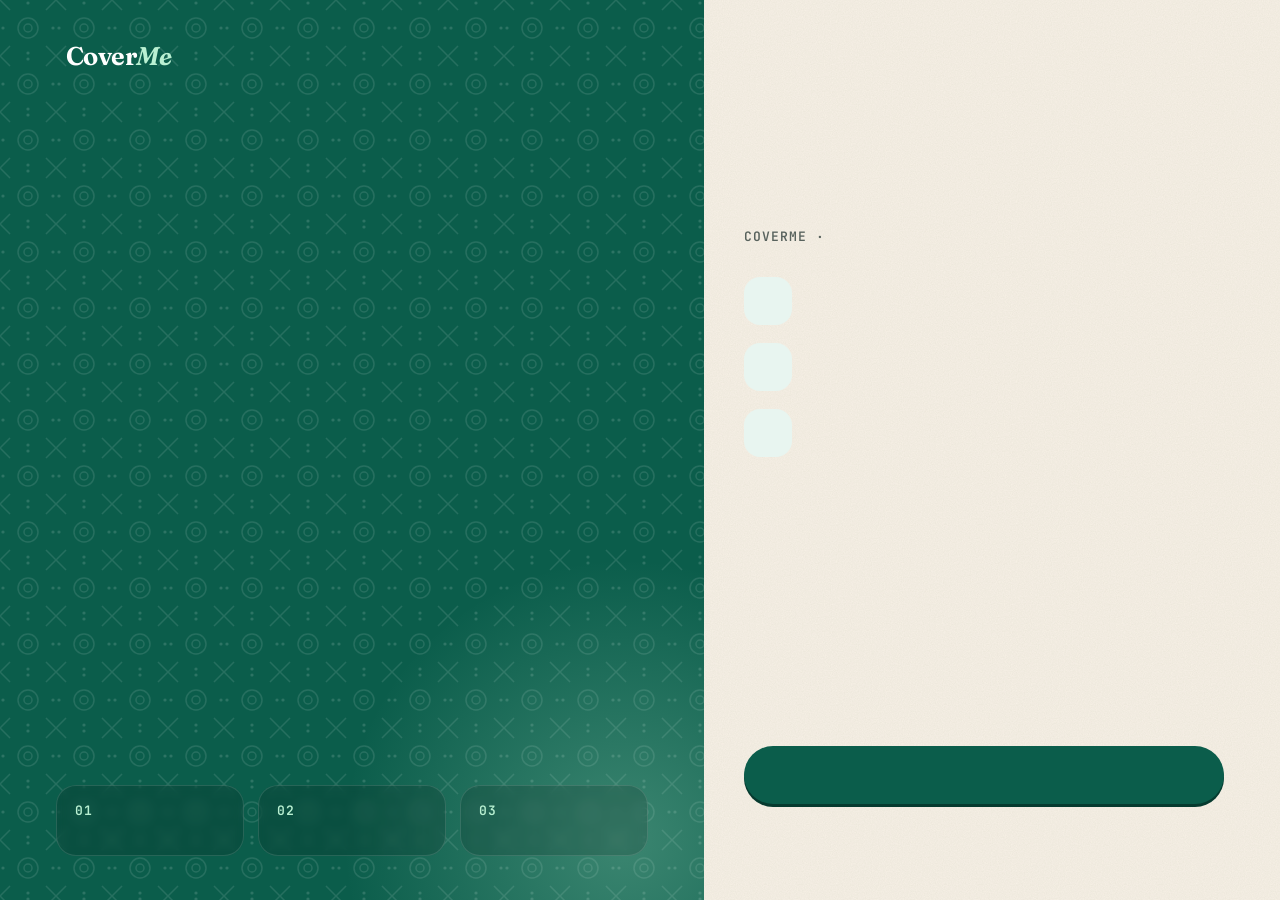
==== index.html @ 71a31635 "Redesign UI and add desktop layout - New visual direction: Fraunces display serif, Instrument Sans U" ====
<!doctype html>
<html lang="en">
<head>
  <meta charset="utf-8">
  <meta name="viewport" content="width=device-width, initial-scale=1, viewport-fit=cover">
  <meta name="theme-color" content="#0B5D4B">
  <meta name="description" content="CoverMe helps Nigerians on HMO and NHIA insurance know their rights at the hospital.">
  <title>CoverMe — Welcome</title>
  <link rel="manifest" href="manifest.webmanifest">
  <link rel="icon" href="assets/img/icon.svg" type="image/svg+xml">
  <link rel="apple-touch-icon" href="assets/img/icon.svg">
  <link rel="preconnect" href="https://fonts.googleapis.com"><link rel="preconnect" href="https://fonts.gstatic.com" crossorigin>
  <link href="https://fonts.googleapis.com/css2?family=Fraunces:ital,opsz,wght@0,9..144,400..700;1,9..144,400..700&family=Instrument+Sans:wght@400..700&family=JetBrains+Mono:wght@500;600;700&display=swap" rel="stylesheet">
  <link rel="stylesheet" href="assets/css/styles.css">
  <script>try{var s=JSON.parse(localStorage.getItem('cm.settings')||'{}');if(s.theme==='light'||s.theme==='dark')document.documentElement.dataset.theme=s.theme}catch(e){}</script>
</head>
<body data-page="welcome">
  <a class="skip-link" href="#main">Skip to content</a>
  <div class="app">
    <!-- Desktop only: brand panel beside the consent column -->
    <aside class="welcome-brand" aria-hidden="true">
      <a class="logo" href="index.html" tabindex="-1"><span id="brand-logo"></span><span>Cover<span class="me">Me</span></span></a>
      <div class="stack-2">
        <h1><span data-i18n="welcome.hero.a"></span> <em data-i18n="welcome.hero.b"></em> <span data-i18n="welcome.hero.c"></span></h1>
        <p class="lede" data-i18n="welcome.lede"></p>
      </div>
      <div class="features">
        <div class="feature"><span class="n">01</span><strong data-i18n="welcome.s1.title"></strong><span data-i18n="welcome.s1.body"></span></div>
        <div class="feature"><span class="n">02</span><strong data-i18n="welcome.s2.title"></strong><span data-i18n="welcome.s2.body"></span></div>
        <div class="feature"><span class="n">03</span><strong data-i18n="welcome.s3.title"></strong><span data-i18n="welcome.s3.body"></span></div>
      </div>
    </aside>

    <header id="topbar"></header>

    <main id="main" class="main">
      <!-- Screen 1a: three swipe cards -->
      <section id="intro" class="onboard" aria-roledescription="carousel" aria-label="Welcome">
        <div class="slides" id="slides">
          <article class="slide" aria-roledescription="slide" aria-labelledby="s1-t">
            <div data-illus="rights"></div>
            <span class="num">01 / 03</span>
            <h1 id="s1-t" data-i18n="welcome.s1.title"></h1>
            <p data-i18n="welcome.s1.body"></p>
          </article>
          <article class="slide" aria-roledescription="slide" aria-labelledby="s2-t">
            <div data-illus="desk"></div>
            <span class="num">02 / 03</span>
            <h1 id="s2-t" data-i18n="welcome.s2.title"></h1>
            <p data-i18n="welcome.s2.body"></p>
          </article>
          <article class="slide" aria-roledescription="slide" aria-labelledby="s3-t">
            <div data-illus="letter"></div>
            <span class="num">03 / 03</span>
            <h1 id="s3-t" data-i18n="welcome.s3.title"></h1>
            <p data-i18n="welcome.s3.body"></p>
          </article>
        </div>
        <div class="dots" id="dots" role="tablist"></div>
      </section>

      <!-- Screen 1b: consent -->
      <section id="consent" class="stack-2 fade-up" hidden aria-labelledby="consent-title">
        <span class="eyebrow">CoverMe · <span data-i18n="privacy.title"></span></span>
        <h1 id="consent-title" data-i18n="consent.title" style="font-size:2.25rem"></h1>
        <ul class="consent-list">
          <li><span class="ic"><i data-icon="lock"></i></span><span data-i18n="consent.l1"></span></li>
          <li><span class="ic"><i data-icon="brain"></i></span><span data-i18n="consent.l2"></span></li>
          <li><span class="ic"><i data-icon="trash"></i></span><span data-i18n="consent.l3"></span></li>
        </ul>
        <div class="disclaimer"><i data-icon="info"></i><span data-i18n="consent.notAdvice"></span></div>
      </section>
    </main>

    <div class="action-bar" id="intro-actions">
      <button type="button" class="btn btn-primary btn-lg btn-block" id="next-btn"><span data-i18n="welcome.next"></span><i data-icon="arrow-right"></i></button>
      <button type="button" class="link-btn" id="skip-btn" data-i18n="common.skip"></button>
    </div>
    <div class="action-bar" id="consent-actions" hidden>
      <button type="button" class="btn btn-primary btn-lg btn-block" id="agree-btn"><i data-icon="check"></i><span data-i18n="consent.agree"></span></button>
      <a class="btn btn-ghost btn-block" href="privacy.html" data-i18n="consent.privacy"></a>
    </div>
  </div>

  <script src="assets/js/icons.js"></script>
  <script src="assets/js/i18n.js"></script>
  <script src="assets/js/mock-data.js"></script>
  <script src="assets/js/store.js"></script>
  <script src="assets/js/api.js"></script>
  <script src="assets/js/ui.js"></script>
  <script src="assets/js/illustrations.js"></script>
  <script src="assets/js/pages/welcome.js"></script>
</body>
</html>
---- assets/css/styles.css ----
/* =====================================================================
   CoverMe — design system v2  ·  "The calm advocate in your pocket"
   Direction: editorial warmth (Fraunces display serif), bold green colour
   blocks with an adire-inspired pattern, rubber-stamp verdicts, ticket-style
   citations, tactile pill buttons. Mobile first; desktop gets a sidebar app
   shell and two-column screens from 1024px.
   ===================================================================== */

/* ---------- 1. Tokens ---------- */
:root {
  /* Brand (token names shared with the Tailwind config in the build plan) */
  --brand-900: #063A2F;
  --brand-700: #0B5D4B;   /* primary */
  --brand-500: #12876B;   /* hover, focus ring */
  --brand-100: #CDEBDD;
  --brand-50:  #E8F5F0;   /* tinted surfaces */
  --mint:      #B9F0D2;   /* highlight marker, sidebar active */
  --paper:     #F7F1E6;   /* app background, warm off-white */
  --paper-2:   #EFE6D6;   /* sunken areas */
  --surface:   #FFFCF6;   /* cards */
  --ink:       #17201C;
  --muted:     #58625D;
  --line:      #E3D8C6;
  --line-strong: #CDBFA8;
  --amber-500: #E89B0C;   /* timer running, confirm with HMO */
  --amber-700: #865500;   /* amber text (AA on paper) */
  --amber-100: #FBE7BF;
  --amber-50:  #FDF4E1;
  --success-600: #1F8A4C;
  --success-50:  #E4F4EA;
  --danger-600: #C62828;  /* emergency + overdue ONLY */
  --danger-50:  #FCEAEA;
  --clay:      #C46A3F;   /* illustration accent only */
  --night:     #0F1513;

  --on-brand: #FFFCF6;
  --sidebar-bg: var(--brand-900);
  --sidebar-ink: #EAF6EF;

  --shadow-sm: 0 1px 0 rgba(23,32,28,.04), 0 2px 6px -2px rgba(23,32,28,.08);
  --shadow: 0 1px 0 rgba(23,32,28,.04), 0 14px 30px -14px rgba(23,32,28,.22);
  --shadow-lg: 0 30px 60px -24px rgba(6,58,47,.35);
  --press: 0 3px 0 var(--brand-900);
  --backdrop: rgba(9, 22, 18, .55);

  --font-display: "Fraunces", Georgia, "Times New Roman", serif;
  --font-body: "Instrument Sans", system-ui, -apple-system, "Segoe UI", Roboto, sans-serif;
  --font-mono: "JetBrains Mono", ui-monospace, SFMono-Regular, Menlo, monospace;

  --fs-40: 2.5rem; --fs-32: 2rem; --fs-28: 1.75rem; --fs-22: 1.375rem; --fs-18: 1.125rem; --fs-16: 1rem; --fs-14: .875rem;
  --r-xl: 28px; --r-card: 20px; --r-btn: 999px; --r-sm: 12px; --r-pill: 999px;
  --s1: 8px; --s2: 16px; --s3: 24px; --s4: 32px; --s5: 48px;
  --pad: 20px;
  --tap: 48px;
  --maxw: 480px;
  --nav-h: 64px;
  --side-w: 280px;
  --ease: cubic-bezier(.2, .8, .2, 1);
  --t-fast: 150ms; --t: 240ms;

  /* Adire-inspired pattern tiles (light lines for green blocks, ink lines for paper) */
  --pattern-light: url("data:image/svg+xml;utf8,<svg xmlns='http://www.w3.org/2000/svg' width='56' height='56' viewBox='0 0 56 56'><g fill='none' stroke='%23FFFFFF' stroke-opacity='.11' stroke-width='1.5'><circle cx='28' cy='28' r='10'/><circle cx='28' cy='28' r='4'/><path d='M0 0l10 10M56 0L46 10M0 56l10-10M56 56L46 46'/></g><g fill='%23FFFFFF' fill-opacity='.14'><circle cx='28' cy='3' r='1.6'/><circle cx='28' cy='53' r='1.6'/><circle cx='3' cy='28' r='1.6'/><circle cx='53' cy='28' r='1.6'/></g></svg>");
  --pattern-ink: url("data:image/svg+xml;utf8,<svg xmlns='http://www.w3.org/2000/svg' width='56' height='56' viewBox='0 0 56 56'><g fill='none' stroke='%230B5D4B' stroke-opacity='.08' stroke-width='1.5'><circle cx='28' cy='28' r='10'/><circle cx='28' cy='28' r='4'/><path d='M0 0l10 10M56 0L46 10M0 56l10-10M56 56L46 46'/></g></svg>");
  --grain: url("data:image/svg+xml;utf8,<svg xmlns='http://www.w3.org/2000/svg' width='180' height='180'><filter id='n'><feTurbulence type='fractalNoise' baseFrequency='.85' numOctaves='2' stitchTiles='stitch'/><feColorMatrix values='0 0 0 0 0.1 0 0 0 0 0.08 0 0 0 0 0.05 0 0 0 .07 0'/></filter><rect width='100%' height='100%' filter='url(%23n)'/></svg>");
  color-scheme: light;
}

@media (prefers-color-scheme: dark) {
  :root:not([data-theme="light"]) {
    --brand-900: #031F19; --brand-700: #46C79F; --brand-500: #6ED8B6; --brand-100: #1C4639; --brand-50: #14302A; --mint: #8FE3BB;
    --paper: #0F1513; --paper-2: #0A0F0D; --surface: #171F1C; --ink: #EEF2EC; --muted: #A8B3AD; --line: #2A3531; --line-strong: #3B4843;
    --amber-700: #F4BC55; --amber-100: #4A3610; --amber-50: #2E230F; --success-600: #4CC384; --success-50: #12291C; --danger-50: #3A1414;
    --on-brand: #04241C; --sidebar-bg: #0A1310; --press: 0 3px 0 #0E3A2E;
    --shadow: 0 1px 0 rgba(0,0,0,.2), 0 14px 30px -14px rgba(0,0,0,.6);
    --pattern-ink: url("data:image/svg+xml;utf8,<svg xmlns='http://www.w3.org/2000/svg' width='56' height='56' viewBox='0 0 56 56'><g fill='none' stroke='%23FFFFFF' stroke-opacity='.05' stroke-width='1.5'><circle cx='28' cy='28' r='10'/><circle cx='28' cy='28' r='4'/><path d='M0 0l10 10M56 0L46 10M0 56l10-10M56 56L46 46'/></g></svg>");
    color-scheme: dark;
  }
}
:root[data-theme="dark"] {
  --brand-900: #031F19; --brand-700: #46C79F; --brand-500: #6ED8B6; --brand-100: #1C4639; --brand-50: #14302A; --mint: #8FE3BB;
  --paper: #0F1513; --paper-2: #0A0F0D; --surface: #171F1C; --ink: #EEF2EC; --muted: #A8B3AD; --line: #2A3531; --line-strong: #3B4843;
  --amber-700: #F4BC55; --amber-100: #4A3610; --amber-50: #2E230F; --success-600: #4CC384; --success-50: #12291C; --danger-50: #3A1414;
  --on-brand: #04241C; --sidebar-bg: #0A1310; --press: 0 3px 0 #0E3A2E;
  --shadow: 0 1px 0 rgba(0,0,0,.2), 0 14px 30px -14px rgba(0,0,0,.6);
  --pattern-ink: url("data:image/svg+xml;utf8,<svg xmlns='http://www.w3.org/2000/svg' width='56' height='56' viewBox='0 0 56 56'><g fill='none' stroke='%23FFFFFF' stroke-opacity='.05' stroke-width='1.5'><circle cx='28' cy='28' r='10'/><circle cx='28' cy='28' r='4'/><path d='M0 0l10 10M56 0L46 10M0 56l10-10M56 56L46 46'/></g></svg>");
  color-scheme: dark;
}

/* ---------- 2. Base ---------- */
*, *::before, *::after { box-sizing: border-box; }
html { -webkit-text-size-adjust: 100%; }
body {
  margin: 0; color: var(--ink);
  background-color: var(--paper); background-image: var(--grain);
  font: 400 var(--fs-16)/1.55 var(--font-body);
  -webkit-font-smoothing: antialiased; -webkit-tap-highlight-color: transparent;
  overflow-x: hidden;
}
h1, h2, h3, h4 { font-family: var(--font-display); font-weight: 600; line-height: 1.12; margin: 0; letter-spacing: -.015em; font-optical-sizing: auto; text-wrap: balance; }
h1 { font-size: var(--fs-28); }
h2 { font-size: var(--fs-22); }
h3 { font-size: var(--fs-18); }
p { margin: 0; text-wrap: pretty; }
a { color: var(--brand-700); text-underline-offset: 3px; text-decoration-thickness: 1.5px; }
img, svg { display: block; max-width: 100%; }
button, input, select, textarea { font: inherit; color: inherit; }
button { cursor: pointer; }
:focus-visible { outline: 3px solid var(--brand-500); outline-offset: 2px; border-radius: 8px; }
::selection { background: var(--mint); color: #06231B; }
.sr-only { position: absolute !important; width: 1px; height: 1px; padding: 0; margin: -1px; overflow: hidden; clip: rect(0 0 0 0); white-space: nowrap; border: 0; }
.skip-link { position: absolute; left: 8px; top: -60px; background: var(--brand-700); color: var(--on-brand); padding: 12px 16px; border-radius: var(--r-sm); z-index: 200; }
.skip-link:focus { top: 8px; }
[hidden] { display: none !important; }

.icon { width: 24px; height: 24px; flex: none; stroke: currentColor; fill: none; stroke-width: 1.75; stroke-linecap: round; stroke-linejoin: round; }
.icon-sm { width: 18px; height: 18px; }
.icon-lg { width: 32px; height: 32px; }

/* Display helpers */
.display { font-family: var(--font-display); font-weight: 600; letter-spacing: -.02em; }
.serif-i { font-family: var(--font-display); font-style: italic; font-weight: 500; }
.mono { font-family: var(--font-mono); font-size: .8125rem; letter-spacing: .02em; }
.hl { background: linear-gradient(transparent 58%, var(--mint) 58%, var(--mint) 92%, transparent 92%); padding: 0 .08em; border-radius: 2px; }
[data-theme="dark"] .hl { color: #06231B; }

/* ---------- 3. App shell ---------- */
.app { min-height: 100dvh; display: flex; flex-direction: column; position: relative; max-width: var(--maxw); margin: 0 auto; }
.main { flex: 1; padding: var(--s1) var(--pad) var(--s4); display: flex; flex-direction: column; gap: var(--s2); width: 100%; }
.has-nav .main { padding-bottom: calc(var(--nav-h) + 40px + env(safe-area-inset-bottom)); }
.has-action .main { padding-bottom: calc(var(--action-h, 96px) + var(--s2)); }
.has-nav.has-action .main { padding-bottom: calc(var(--nav-h) + var(--action-h, 96px) + 24px + env(safe-area-inset-bottom)); }

/* Top bar */
.topbar {
  position: sticky; top: 0; z-index: 20; display: flex; align-items: center; gap: var(--s1);
  min-height: 64px; padding: 8px 12px 8px var(--pad);
  background: color-mix(in srgb, var(--paper) 86%, transparent);
  backdrop-filter: saturate(1.3) blur(12px); -webkit-backdrop-filter: saturate(1.3) blur(12px);
  border-bottom: 1px solid transparent; transition: border-color var(--t);
}
.topbar.scrolled { border-bottom-color: var(--line); }
.topbar .back { margin-left: -12px; }
.topbar-title { font: 600 var(--fs-18)/1.2 var(--font-display); flex: 1; min-width: 0; overflow: hidden; text-overflow: ellipsis; white-space: nowrap; }
.topbar-spacer { flex: 1; }
.logo { display: inline-flex; align-items: center; gap: 10px; text-decoration: none; color: var(--ink); font: 650 1.3rem/1 var(--font-display); letter-spacing: -.02em; }
.logo svg { width: 32px; height: 32px; }
.logo .me { font-style: italic; color: var(--brand-500); }
.sos-btn { color: var(--danger-600); }

/* Segmented control */
.segmented { display: inline-flex; background: var(--paper-2); border-radius: var(--r-pill); padding: 4px; gap: 2px; box-shadow: inset 0 1px 2px rgba(23,32,28,.08); }
.segmented button {
  border: 0; background: transparent; min-height: 36px; min-width: 44px; padding: 0 14px;
  border-radius: var(--r-pill); font-weight: 600; font-size: var(--fs-14); color: var(--muted);
  transition: background var(--t-fast) var(--ease), color var(--t-fast) var(--ease), box-shadow var(--t-fast);
}
.segmented button[aria-pressed="true"] { background: var(--surface); color: var(--ink); box-shadow: 0 1px 3px rgba(23,32,28,.18); }
.segmented.full { display: flex; width: 100%; }
.segmented.full button { flex: 1; min-height: 44px; font-size: var(--fs-16); }

/* Bottom navigation: a floating dock on phones */
.bottomnav {
  position: fixed; left: 50%; transform: translateX(-50%); z-index: 30;
  bottom: calc(10px + env(safe-area-inset-bottom));
  width: calc(100% - 24px); max-width: calc(var(--maxw) - 24px);
  display: grid; grid-template-columns: repeat(4, 1fr); padding: 6px;
  background: var(--brand-900); border-radius: 22px; box-shadow: var(--shadow-lg);
}
.bottomnav a {
  display: flex; flex-direction: column; align-items: center; justify-content: center; gap: 2px;
  min-height: 56px; border-radius: 16px; text-decoration: none; color: color-mix(in srgb, var(--sidebar-ink) 70%, transparent);
  font-size: .8125rem; font-weight: 600; position: relative; transition: background var(--t-fast), color var(--t-fast);
}
.bottomnav a .icon { width: 22px; height: 22px; }
.bottomnav a[aria-current="page"] { background: var(--mint); color: #06231B; }
.bottomnav .badge-dot { position: absolute; top: 6px; left: calc(50% + 6px); min-width: 18px; height: 18px; border-radius: 9px; background: var(--danger-600); color: #fff; font-size: 11px; font-weight: 700; display: grid; place-items: center; padding: 0 4px; box-shadow: 0 0 0 2px var(--brand-900); }

/* Sticky primary action, in the thumb zone */
.action-bar {
  position: fixed; left: 50%; transform: translateX(-50%); bottom: 0; z-index: 25;
  width: 100%; max-width: var(--maxw); padding: 16px var(--pad) calc(14px + env(safe-area-inset-bottom));
  background: linear-gradient(to top, var(--paper) 72%, color-mix(in srgb, var(--paper) 0%, transparent));
  display: flex; flex-direction: column; gap: var(--s1);
}
.has-nav .action-bar { bottom: calc(var(--nav-h) + 16px + env(safe-area-inset-bottom)); padding-bottom: 8px; }

/* Desktop sidebar (rendered by ui.js, hidden on phones) */
.sidenav { display: none; }

/* ---------- 4. Buttons ---------- */
.btn {
  display: inline-flex; align-items: center; justify-content: center; gap: 10px;
  min-height: var(--tap); padding: 0 22px; border-radius: var(--r-btn);
  border: 1.5px solid transparent; font-weight: 650; font-size: var(--fs-16); text-decoration: none; line-height: 1.2;
  transition: background var(--t-fast) var(--ease), border-color var(--t-fast), transform var(--t-fast) var(--ease), box-shadow var(--t-fast);
  user-select: none; position: relative;
}
.btn[disabled], .btn[aria-disabled="true"] { opacity: .45; pointer-events: none; box-shadow: none; }
.btn-primary { background: var(--brand-700); color: var(--on-brand); box-shadow: var(--press); }
.btn-primary:hover { background: var(--brand-500); }
.btn-primary:active, .btn-danger:active { transform: translateY(3px); box-shadow: 0 0 0 transparent; }
.btn-lg { min-height: 58px; font-size: var(--fs-18); padding: 0 28px; }
.btn-secondary { background: var(--surface); color: var(--ink); border-color: var(--line-strong); }
.btn-secondary:hover { border-color: var(--ink); }
.btn-secondary:active, .btn-tint:active, .btn-ghost:active { transform: scale(.98); }
.btn-tint { background: var(--brand-50); color: var(--brand-700); }
.btn-tint:hover { background: var(--brand-100); }
.btn-ghost { background: transparent; color: var(--brand-700); }
.btn-ghost:hover { background: var(--brand-50); }
.btn-danger { background: var(--danger-600); color: #fff; box-shadow: 0 3px 0 #8E1B1B; }
.btn-danger-outline { background: var(--surface); color: var(--danger-600); border-color: color-mix(in srgb, var(--danger-600) 45%, var(--line)); }
.btn-danger-outline:hover { background: var(--danger-50); }
.btn-amber { background: var(--amber-500); color: #231700; box-shadow: 0 3px 0 #9C6600; }
.btn-mint { background: var(--mint); color: #06231B; box-shadow: 0 3px 0 #7BC9A2; }
.btn-paper { background: var(--surface); color: var(--brand-900); box-shadow: 0 3px 0 rgba(0,0,0,.25); }
.btn-block { width: 100%; }
.btn-row { display: flex; gap: var(--s1); }
.btn-row > .btn { flex: 1; padding: 0 14px; }
.icon-btn {
  display: inline-grid; place-items: center; width: var(--tap); height: var(--tap); border-radius: 50%;
  border: 0; background: transparent; color: var(--ink); text-decoration: none; transition: background var(--t-fast);
}
.icon-btn:hover { background: color-mix(in srgb, var(--ink) 7%, transparent); }
.link-btn { background: none; border: 0; padding: 12px 4px; color: var(--brand-700); font-weight: 650; text-decoration: underline; text-underline-offset: 4px; text-decoration-thickness: 1.5px; min-height: var(--tap); display: inline-flex; align-items: center; gap: 6px; }

/* ---------- 5. Surfaces ---------- */
.card { background: var(--surface); border: 1px solid var(--line); border-radius: var(--r-card); padding: 20px; box-shadow: var(--shadow-sm); }
.card-tint { background: var(--brand-50); border-color: transparent; box-shadow: none; }
.card-flat { box-shadow: none; }
.card h3 + p, .card h2 + p { margin-top: 6px; }

/* Hero: the signature green colour block with the adire pattern */
.hero {
  position: relative; overflow: hidden; isolation: isolate;
  background: var(--brand-700); color: var(--on-brand);
  border-radius: var(--r-xl); padding: 24px 22px;
}
.hero::before { content: ""; position: absolute; inset: 0; background-image: var(--pattern-light); z-index: -1; mask-image: linear-gradient(120deg, transparent 20%, #000 75%); -webkit-mask-image: linear-gradient(120deg, transparent 20%, #000 75%); }
.hero::after { content: ""; position: absolute; width: 260px; height: 260px; right: -90px; top: -110px; border-radius: 50%; background: radial-gradient(circle, rgba(185,240,210,.35), transparent 65%); z-index: -1; }
:root[data-theme="dark"] .hero, :root:not([data-theme="light"]) .hero { --hero-fix: 1; }
@media (prefers-color-scheme: dark) { :root:not([data-theme="light"]) .hero { background: #0F3D32; color: #EAF6EF; } }
:root[data-theme="dark"] .hero { background: #0F3D32; color: #EAF6EF; }
.hero .muted, .hero .hint { color: color-mix(in srgb, currentColor 78%, transparent); }
.hero .eyebrow { color: var(--mint); }
.hero .hl { background: linear-gradient(transparent 60%, rgba(185,240,210,.35) 60%, rgba(185,240,210,.35) 92%, transparent 92%); color: inherit; }

.stack { display: flex; flex-direction: column; gap: var(--s1); }
.stack-2 { display: flex; flex-direction: column; gap: var(--s2); }
.stack-3 { display: flex; flex-direction: column; gap: var(--s3); }
.row { display: flex; align-items: center; gap: var(--s1); }
.row-between { display: flex; align-items: center; justify-content: space-between; gap: var(--s1); }
.muted { color: var(--muted); }
.small { font-size: var(--fs-14); }
.eyebrow { font: 600 .8125rem/1.3 var(--font-mono); color: var(--muted); text-transform: uppercase; letter-spacing: .08em; }
.section-title { display: flex; align-items: baseline; justify-content: space-between; margin-top: var(--s1); }
.section-title h2 { font-size: var(--fs-22); }
.section-title a { font-weight: 650; font-size: var(--fs-14); }
.divider { height: 1px; background: var(--line); border: 0; margin: var(--s1) 0; }
.page-head { display: flex; flex-direction: column; gap: 6px; padding-top: 4px; }
.page-head h1 { font-size: var(--fs-32); }

/* Chips */
.chips { display: flex; flex-wrap: wrap; gap: var(--s1); }
.chips.scroll { flex-wrap: nowrap; overflow-x: auto; scrollbar-width: none; margin: 0 calc(-1 * var(--pad)); padding: 2px var(--pad) 4px; }
.chips.scroll::-webkit-scrollbar { display: none; }
.chip {
  display: inline-flex; align-items: center; gap: 8px; min-height: var(--tap); padding: 0 18px 0 14px;
  border-radius: var(--r-pill); border: 1.5px solid var(--line-strong); background: var(--surface);
  font-weight: 600; font-size: var(--fs-16); white-space: nowrap; color: var(--ink); text-decoration: none;
  transition: background var(--t-fast), border-color var(--t-fast), transform var(--t-fast);
}
.chip:hover { border-color: var(--ink); }
.chip:active { transform: scale(.97); }
.chip[aria-pressed="true"] { background: var(--ink); border-color: var(--ink); color: var(--paper); }
.chip[aria-pressed="true"] .icon { color: var(--mint); }
.chip .icon { width: 20px; height: 20px; color: var(--brand-700); }
.chip[data-topic="all"] { padding: 0 18px; }

/* Quick-pick tiles (home) */
.quick-grid { display: grid; grid-template-columns: 1fr 1fr; gap: 10px; }
.quick-tile {
  display: flex; flex-direction: column; align-items: flex-start; gap: 14px; text-align: left;
  min-height: 112px; padding: 14px; border-radius: 18px; border: 1.5px solid var(--line); background: var(--surface);
  font-weight: 650; font-size: var(--fs-16); line-height: 1.25; color: var(--ink);
  transition: transform var(--t-fast) var(--ease), border-color var(--t-fast), box-shadow var(--t-fast);
}
.quick-tile:hover { border-color: var(--brand-500); box-shadow: var(--shadow); transform: translateY(-2px); }
.quick-tile:active { transform: translateY(0) scale(.98); }
.quick-tile .ic { width: 40px; height: 40px; border-radius: 12px; display: grid; place-items: center; background: var(--brand-50); color: var(--brand-700); }
.quick-tile:nth-child(2) .ic { background: var(--amber-50); color: var(--amber-700); }
.quick-tile:nth-child(3) .ic { background: var(--paper-2); color: var(--ink); }
.quick-tile:nth-child(4) .ic { background: color-mix(in srgb, var(--clay) 14%, var(--surface)); color: var(--clay); }

/* Badges: colour + icon + word, always */
.badge {
  display: inline-flex; align-items: center; gap: 6px; padding: 4px 10px 4px 8px; border-radius: var(--r-pill);
  font-size: var(--fs-14); font-weight: 650; line-height: 1.3; white-space: nowrap;
}
.badge .icon { width: 16px; height: 16px; stroke-width: 2.25; }
.badge-success { background: var(--success-50); color: var(--success-600); }
.badge-brand { background: var(--brand-50); color: var(--brand-700); }
.badge-amber { background: var(--amber-50); color: var(--amber-700); }
.badge-danger { background: var(--danger-50); color: var(--danger-600); }
.badge-neutral { background: var(--paper-2); color: var(--ink); }

/* Stamp: the verdict, inked like an official rubber stamp */
.stamp {
  --c: var(--brand-700);
  display: inline-flex; align-items: center; gap: 8px; padding: 7px 14px 7px 10px;
  border: 2.5px solid var(--c); border-radius: 10px; color: var(--c);
  font: 700 .875rem/1 var(--font-mono); text-transform: uppercase; letter-spacing: .08em;
  transform: rotate(-2.5deg); position: relative; background: color-mix(in srgb, var(--c) 6%, transparent);
  box-shadow: inset 0 0 0 2px color-mix(in srgb, var(--c) 18%, transparent);
}
.stamp .icon { width: 18px; height: 18px; stroke-width: 2.5; }
.stamp-success { --c: var(--success-600); }
.stamp-brand { --c: var(--brand-700); }
.stamp-amber { --c: var(--amber-700); }
.stamp-neutral { --c: var(--ink); }
.stamp-danger { --c: var(--danger-600); }
.stamp.in { animation: stamp-in 420ms var(--ease) both; }
@keyframes stamp-in { 0% { transform: rotate(-12deg) scale(1.6); opacity: 0; } 60% { transform: rotate(-1deg) scale(.96); opacity: 1; } 100% { transform: rotate(-2.5deg) scale(1); } }

/* Citation ticket: proof on tap */
.citation {
  display: inline-flex; align-items: stretch; min-height: 44px; padding: 0; border: 0; background: none; text-align: left;
  border-radius: 12px; color: var(--ink); font-size: var(--fs-14); font-weight: 600; position: relative;
  filter: drop-shadow(0 1px 0 var(--line-strong));
}
.citation .rid {
  display: grid; place-items: center; padding: 0 10px; background: var(--brand-700); color: var(--on-brand);
  font: 700 .8125rem/1 var(--font-mono); border-radius: 12px 0 0 12px; position: relative;
}
.citation .rid::after { /* perforation */
  content: ""; position: absolute; right: -1px; top: 4px; bottom: 4px; width: 2px;
  background: repeating-linear-gradient(to bottom, var(--surface) 0 4px, transparent 4px 8px);
}
.citation .ct { display: flex; align-items: center; gap: 8px; padding: 8px 12px; background: var(--surface); border: 1.5px solid var(--line-strong); border-left: 0; border-radius: 0 12px 12px 0; }
.citation .ct .icon { width: 16px; height: 16px; color: var(--muted); }
.citation:hover .ct { border-color: var(--brand-500); }
.citations { display: flex; flex-wrap: wrap; gap: 10px; }

/* Banners */
.banner { display: flex; gap: 12px; align-items: flex-start; padding: 14px 16px; border-radius: 16px; border: 1.5px solid; }
.banner .icon { margin-top: 1px; }
.banner strong { display: block; }
.banner-amber { background: var(--amber-50); border-color: color-mix(in srgb, var(--amber-500) 55%, transparent); color: var(--ink); }
.banner-amber .icon { color: var(--amber-700); }
.banner-info { background: var(--brand-50); border-color: transparent; }
.banner-info .icon { color: var(--brand-700); }
.banner-danger { background: var(--danger-50); border-color: color-mix(in srgb, var(--danger-600) 40%, transparent); }
.banner-danger .icon { color: var(--danger-600); }
.offline-banner { position: sticky; top: 64px; z-index: 19; margin: 0; border-radius: 0; border-width: 0 0 1px; }

/* ---------- 6. Forms ---------- */
.field { display: flex; flex-direction: column; gap: 6px; }
.field label, .label { font-weight: 650; }
.hint { font-size: var(--fs-14); color: var(--muted); }
.input, .textarea, .select {
  width: 100%; min-height: 52px; padding: 13px 16px; border-radius: 14px;
  border: 1.5px solid var(--line-strong); background: var(--surface); font-size: var(--fs-16);
  transition: border-color var(--t-fast), box-shadow var(--t-fast);
}
.input::placeholder, .textarea::placeholder { color: color-mix(in srgb, var(--muted) 80%, transparent); }
.input:focus, .textarea:focus, .select:focus { outline: none; border-color: var(--brand-700); box-shadow: 0 0 0 4px color-mix(in srgb, var(--brand-500) 22%, transparent); }
.textarea { resize: vertical; min-height: 96px; line-height: 1.5; }
.input-icon { position: relative; }
.input-icon .icon { position: absolute; left: 16px; top: 50%; transform: translateY(-50%); color: var(--muted); pointer-events: none; }
.input-icon .input { padding-left: 50px; }
.counter { font: 500 .8125rem/1 var(--font-mono); color: var(--muted); text-align: right; font-variant-numeric: tabular-nums; }
.field-error { color: var(--danger-600); font-size: var(--fs-14); font-weight: 600; }

/* Composer (home text input) */
.composer { display: flex; align-items: flex-end; gap: 8px; background: var(--surface); border: 1.5px solid var(--line-strong); border-radius: 22px; padding: 8px 8px 8px 18px; transition: border-color var(--t-fast), box-shadow var(--t-fast); }
.composer:focus-within { border-color: var(--brand-700); box-shadow: 0 0 0 4px color-mix(in srgb, var(--brand-500) 20%, transparent); }
.composer textarea { flex: 1; border: 0; background: transparent; resize: none; min-height: 44px; max-height: 180px; padding: 10px 0; line-height: 1.5; }
.composer textarea:focus { outline: none; }
.composer .send { width: 48px; height: 48px; border-radius: 50%; border: 0; background: var(--brand-700); color: var(--on-brand); display: grid; place-items: center; flex: none; transition: background var(--t-fast), transform var(--t-fast); }
.composer .send:not([disabled]):hover { background: var(--brand-500); }
.composer .send:not([disabled]):active { transform: scale(.94); }
.composer .send[disabled] { background: var(--paper-2); color: var(--muted); }

/* Switch */
.switch { position: relative; width: 52px; height: 32px; flex: none; }
.switch input { position: absolute; inset: 0; opacity: 0; margin: 0; cursor: pointer; z-index: 1; }
.switch .track { position: absolute; inset: 0; border-radius: 16px; background: var(--line-strong); transition: background var(--t-fast); }
.switch .track::after { content: ""; position: absolute; top: 3px; left: 3px; width: 26px; height: 26px; border-radius: 50%; background: #fff; box-shadow: 0 1px 3px rgba(0,0,0,.25); transition: transform var(--t) var(--ease); }
.switch input:checked + .track { background: var(--brand-700); }
.switch input:checked + .track::after { transform: translateX(20px); }
.switch input:focus-visible + .track { outline: 3px solid var(--brand-500); outline-offset: 2px; }
.switch input:disabled + .track { opacity: .5; }

/* Lists */
.list { background: var(--surface); border: 1px solid var(--line); border-radius: var(--r-card); overflow: hidden; }
.list-item { display: flex; align-items: center; gap: 14px; min-height: 64px; padding: 10px 18px; border-bottom: 1px solid var(--line); text-decoration: none; color: var(--ink); background: none; border-left: 0; border-right: 0; border-top: 0; width: 100%; text-align: left; transition: background var(--t-fast); }
.list-item:last-child { border-bottom: 0; }
button.list-item:hover, a.list-item:hover, label.list-item:hover { background: color-mix(in srgb, var(--brand-50) 70%, transparent); }
.list-item .grow { flex: 1; min-width: 0; }
.list-item .title { font-weight: 650; }
.list-item .sub { font-size: var(--fs-14); color: var(--muted); }
.list-item > .icon:first-child { color: var(--brand-700); }
.list-item .chev { color: var(--muted); }

.avatar { width: 44px; height: 44px; border-radius: 14px; display: grid; place-items: center; font: 700 var(--fs-16)/1 var(--font-display); color: #fff; flex: none; }

/* ---------- 7. Welcome / onboarding ---------- */
.onboard { flex: 1; display: flex; flex-direction: column; }
.slides { display: flex; overflow-x: auto; scroll-snap-type: x mandatory; scrollbar-width: none; flex: 1; margin: 0 calc(-1 * var(--pad)); }
.slides::-webkit-scrollbar { display: none; }
.slide { flex: 0 0 100%; scroll-snap-align: center; padding: var(--s1) var(--pad); display: flex; flex-direction: column; gap: 14px; justify-content: center; }
.slide .illus { width: 100%; max-width: 320px; aspect-ratio: 1 / .85; margin: 0 auto var(--s1); }
.slide .num { font: 600 .8125rem/1 var(--font-mono); letter-spacing: .1em; color: var(--brand-500); text-transform: uppercase; }
.slide h1 { font-size: 2.25rem; }
.slide p { color: var(--muted); font-size: var(--fs-18); }
.dots { display: flex; gap: 8px; padding: var(--s2) 0; }
.dots span, .dots button { width: 8px; height: 8px; border-radius: 4px; background: var(--line-strong); border: 0; padding: 0; transition: width var(--t) var(--ease), background var(--t); }
.dots .on { width: 28px; background: var(--brand-700); }
.dots button { position: relative; }
.dots button::after { content: ""; position: absolute; inset: -20px -8px; }

.consent-list { list-style: none; margin: 0; padding: 0; display: flex; flex-direction: column; gap: 18px; counter-reset: c; }
.consent-list li { display: flex; gap: 16px; align-items: flex-start; font-size: var(--fs-18); line-height: 1.45; }
.consent-list .ic { width: 48px; height: 48px; border-radius: 16px; background: var(--brand-50); color: var(--brand-700); display: grid; place-items: center; flex: none; }
.welcome-brand { display: none; }

/* ---------- 8. Home ---------- */
.greet h1 { font-size: 2rem; }
.hmo-pill { display: inline-flex; align-items: center; gap: 8px; min-height: 40px; padding: 4px 14px 4px 4px; border-radius: var(--r-pill); background: rgba(255,255,255,.12); border: 1px solid rgba(255,255,255,.22); text-decoration: none; color: inherit; font-size: var(--fs-14); font-weight: 650; max-width: 100%; transition: background var(--t-fast); }
.hmo-pill:hover { background: rgba(255,255,255,.2); }
.hmo-pill .avatar { width: 32px; height: 32px; border-radius: 50%; font-size: 12px; box-shadow: 0 0 0 2px rgba(255,255,255,.4); }
.hmo-pill span.name { overflow: hidden; text-overflow: ellipsis; white-space: nowrap; }

.home-hero { display: flex; flex-direction: column; gap: 18px; }
.home-hero .greet-row { display: flex; justify-content: space-between; align-items: flex-start; gap: 12px; }
.voice-hero { display: flex; flex-direction: column; align-items: center; gap: 10px; text-align: center; padding-top: 6px; }
.voice-hero h2 { font-size: 1.75rem; }
.voice-wrap { position: relative; width: 176px; height: 176px; display: grid; place-items: center; }
.voice-btn {
  position: relative; z-index: 2; width: 104px; height: 104px; border-radius: 50%; border: 0;
  background: #FFFCF6; color: #0B5D4B; display: grid; place-items: center;
  box-shadow: 0 6px 0 rgba(0,0,0,.18), 0 18px 40px -10px rgba(0,0,0,.45);
  touch-action: none; transition: transform var(--t-fast) var(--ease), background var(--t-fast), box-shadow var(--t-fast);
}
.voice-btn .icon { width: 42px; height: 42px; stroke-width: 2; }
.voice-btn:hover { transform: translateY(-2px); }
.voice-btn:active { transform: translateY(4px); box-shadow: 0 2px 0 rgba(0,0,0,.18), 0 10px 24px -10px rgba(0,0,0,.45); }
.voice-ring { position: absolute; inset: 22px; border-radius: 50%; border: 1.5px dashed rgba(255,255,255,.35); transition: transform var(--t) var(--ease); }
.voice-ring.r2 { inset: 0; border-style: solid; border-color: rgba(255,255,255,.14); }
.voice-wrap.recording .voice-btn { background: var(--danger-600); color: #fff; }
.voice-wrap.recording .voice-ring { animation: pulse 1.6s var(--ease) infinite; background: rgba(198,40,40,.25); border-color: transparent; }
.voice-wrap.recording .voice-ring.r2 { animation-delay: .4s; }
@keyframes pulse { 0% { transform: scale(.85); opacity: .9; } 100% { transform: scale(1.12); opacity: 0; } }
.rec-panel { width: 100%; display: flex; flex-direction: column; align-items: center; gap: 8px; }
.waveform { width: 100%; height: 56px; }
.rec-time { font: 700 var(--fs-22)/1 var(--font-mono); font-variant-numeric: tabular-nums; display: inline-flex; align-items: center; gap: 8px; }
.rec-time::before { content: ""; width: 10px; height: 10px; border-radius: 50%; background: #FF6B6B; animation: blink 1s steps(2) infinite; }
@keyframes blink { 50% { opacity: 0; } }
.slide-cancel { font-size: var(--fs-14); display: inline-flex; align-items: center; gap: 4px; opacity: .85; }
.slide-cancel.armed { color: #FFB4B4; font-weight: 700; opacity: 1; }
.hero .link-btn { color: inherit; }

.or-divider { display: flex; align-items: center; gap: 12px; color: var(--muted); font: 500 .8125rem/1 var(--font-mono); text-transform: uppercase; letter-spacing: .08em; }
.or-divider::before, .or-divider::after { content: ""; flex: 1; height: 1px; background: var(--line-strong); }

/* How it works strip */
.how { list-style: none; margin: 0; padding: 0; display: grid; gap: 12px; counter-reset: how; }
.how li { display: flex; gap: 14px; align-items: flex-start; counter-increment: how; }
.how li::before { content: counter(how); flex: none; width: 34px; height: 34px; border-radius: 50%; display: grid; place-items: center; font: 600 1rem/1 var(--font-display); background: var(--ink); color: var(--paper); }
.how strong { display: block; }

/* Case list item */
.case-item { display: flex; gap: 14px; align-items: flex-start; padding: 16px; text-decoration: none; color: var(--ink); background: var(--surface); border: 1px solid var(--line); border-radius: var(--r-card); transition: border-color var(--t-fast), transform var(--t-fast), box-shadow var(--t-fast); position: relative; }
.case-item:hover { border-color: var(--brand-500); box-shadow: var(--shadow); transform: translateY(-1px); }
.case-item .ic { width: 46px; height: 46px; border-radius: 14px; background: var(--brand-50); color: var(--brand-700); display: grid; place-items: center; flex: none; }
.case-item .grow { flex: 1; min-width: 0; display: flex; flex-direction: column; gap: 6px; }
.case-item .title { font: 600 var(--fs-18)/1.2 var(--font-display); }
.case-item .meta { font-size: var(--fs-14); color: var(--muted); display: -webkit-box; -webkit-line-clamp: 2; -webkit-box-orient: vertical; overflow: hidden; }
.case-item .chev { color: var(--muted); align-self: center; }
.case-item[data-status="overdue"] { border-color: color-mix(in srgb, var(--danger-600) 45%, var(--line)); }
.case-item[data-status="overdue"]::before { content: ""; position: absolute; left: -1px; top: 18px; bottom: 18px; width: 4px; border-radius: 0 4px 4px 0; background: var(--danger-600); }

/* ---------- 9. Checking state ---------- */
.checking { flex: 1; display: flex; flex-direction: column; justify-content: center; gap: var(--s3); padding: var(--s3) 0; max-width: 520px; width: 100%; margin: 0 auto; }
.checking .orb { width: 112px; height: 112px; border-radius: 50%; margin: 0 auto; background: var(--brand-700); display: grid; place-items: center; color: var(--on-brand); position: relative; isolation: isolate; }
.checking .orb::before { content: ""; position: absolute; inset: 0; border-radius: 50%; background-image: var(--pattern-light); z-index: -1; }
.checking .orb::after { content: ""; position: absolute; inset: -10px; border-radius: 50%; border: 3px solid transparent; border-top-color: var(--brand-500); border-right-color: var(--mint); animation: spin 1.1s linear infinite; }
@keyframes spin { to { transform: rotate(360deg); } }
.checking h1 { font-size: 2rem; }
.steps { list-style: none; margin: 0; padding: 0; display: flex; flex-direction: column; gap: 6px; }
.step { display: flex; align-items: center; gap: 14px; min-height: 60px; padding: 0 18px; border-radius: 16px; color: var(--muted); font-size: var(--fs-18); opacity: .5; transition: opacity var(--t) var(--ease), background var(--t), color var(--t), transform var(--t); }
.step .mark { width: 32px; height: 32px; border-radius: 50%; display: grid; place-items: center; border: 2px solid var(--line-strong); flex: none; background: var(--surface); }
.step .mark .icon { width: 18px; height: 18px; stroke-width: 2.75; }
.step.active { opacity: 1; color: var(--ink); background: var(--surface); font-weight: 650; box-shadow: var(--shadow-sm); transform: translateX(4px); }
.step.active .mark { border-color: var(--brand-500); border-top-color: transparent; animation: spin .9s linear infinite; }
.step.active .mark .icon { visibility: hidden; }
.step.done { opacity: 1; color: var(--ink); }
.step.done .mark { background: var(--success-600); border-color: var(--success-600); color: #fff; animation: pop var(--t) var(--ease); }
.step:not(.done) .mark .icon { visibility: hidden; }
@keyframes pop { 0% { transform: scale(.6); } 100% { transform: scale(1); } }

/* ---------- 10. Result ---------- */
.heard { display: flex; gap: 12px; align-items: flex-start; padding: 14px 16px; border-radius: 16px; background: var(--paper-2); }
.heard q { font-family: var(--font-display); font-style: italic; font-size: 1.0625rem; }
.heard .icon { color: var(--muted); margin-top: 2px; }

.verdict { border-radius: var(--r-xl); padding: 24px 22px 22px; background: var(--surface); border: 1px solid var(--line); box-shadow: var(--shadow); display: flex; flex-direction: column; gap: 16px; position: relative; overflow: hidden; isolation: isolate; }
.verdict::before { content: ""; position: absolute; inset: 0 0 auto 0; height: 120px; background-image: var(--pattern-ink); z-index: -1; mask-image: linear-gradient(to bottom, #000, transparent); -webkit-mask-image: linear-gradient(to bottom, #000, transparent); }
.verdict .headline { font: 600 1.875rem/1.12 var(--font-display); letter-spacing: -.02em; }
.verdict .ask-for { display: flex; gap: 8px; align-items: center; font-weight: 650; }

.script-card { background: var(--brand-900); color: #EAF6EF; border-radius: var(--r-xl); padding: 22px; display: flex; flex-direction: column; gap: 16px; position: relative; isolation: isolate; overflow: hidden; }
.script-card::before { content: ""; position: absolute; inset: 0; background-image: var(--pattern-light); opacity: .7; z-index: -1; mask-image: linear-gradient(200deg, #000, transparent 55%); -webkit-mask-image: linear-gradient(200deg, #000, transparent 55%); }
.script-card .eyebrow { color: var(--mint); }
.script-text { font: 500 1.375rem/1.45 var(--font-display); letter-spacing: -.005em; position: relative; padding-top: 30px; }
.script-text::before { content: "\201C"; position: absolute; top: -10px; left: -4px; font: 700 4.5rem/1 var(--font-display); color: var(--mint); opacity: .9; }
.script-actions { display: grid; grid-template-columns: repeat(3, 1fr); gap: 8px; }
.script-actions .btn { flex-direction: column; gap: 4px; min-height: 68px; padding: 8px; font-size: var(--fs-14); border-radius: 16px; background: rgba(255,255,255,.08); color: #EAF6EF; border: 1px solid rgba(255,255,255,.14); }
.script-actions .btn:hover { background: rgba(255,255,255,.16); }
.script-actions .btn[aria-pressed="true"] { background: var(--mint); color: #06231B; }
.script-card.on-paper { background: var(--surface); color: var(--ink); border: 1px solid var(--line); }
.script-card.on-paper .eyebrow { color: var(--muted); }
.script-card.on-paper .script-text::before { color: var(--brand-500); }

.call-bar { display: flex; align-items: center; gap: 14px; background: var(--surface); color: var(--ink); border: 1.5px solid var(--line-strong); border-radius: var(--r-card); padding: 14px 14px 14px 18px; }
.call-bar .grow { flex: 1; min-width: 0; }
.call-bar .name { font: 600 var(--fs-18)/1.2 var(--font-display); overflow: hidden; text-overflow: ellipsis; white-space: nowrap; }
.call-bar .ask { font-size: var(--fs-14); color: var(--muted); }
.call-bar .ask strong { color: var(--ink); }
.call-bar .phone { font: 600 .875rem/1.4 var(--font-mono); color: var(--brand-700); }
.call-bar a { display: inline-flex; align-items: center; gap: 8px; min-height: var(--tap); padding: 0 20px; border-radius: var(--r-pill); background: var(--brand-700); color: var(--on-brand); font-weight: 700; text-decoration: none; flex: none; box-shadow: var(--press); transition: transform var(--t-fast), box-shadow var(--t-fast); }
.call-bar a:active { transform: translateY(3px); box-shadow: none; }
a.call-bar { text-decoration: none; }
a.call-bar:hover { border-color: var(--brand-500); }

.disclaimer { display: flex; gap: 8px; color: var(--muted); font-size: var(--fs-14); }
.disclaimer .icon { width: 18px; height: 18px; flex: none; margin-top: 2px; }

/* ---------- 11. Bottom sheet + dialog ---------- */
.backdrop { position: fixed; inset: 0; background: var(--backdrop); z-index: 60; opacity: 0; transition: opacity var(--t) var(--ease); backdrop-filter: blur(2px); }
.backdrop.open { opacity: 1; }
.sheet {
  position: fixed; left: 50%; bottom: 0; z-index: 61; width: 100%; max-width: var(--maxw); max-height: 88dvh; overflow-y: auto;
  background: var(--surface); border-radius: 28px 28px 0 0; padding: 8px 22px calc(var(--s3) + env(safe-area-inset-bottom));
  transform: translate(-50%, 100%); transition: transform var(--t) var(--ease);
  display: flex; flex-direction: column; gap: 14px;
}
.sheet.open { transform: translate(-50%, 0); }
.sheet .grab { width: 44px; height: 5px; border-radius: 3px; background: var(--line-strong); margin: 4px auto 6px; }
.sheet h2 { font-size: 1.625rem; }
.sheet .rule-says { font: 400 1.1875rem/1.55 var(--font-display); }
.sheet .src { display: flex; flex-direction: column; gap: 4px; padding: 14px; border-radius: 14px; background: var(--paper-2); font-size: var(--fs-14); }

dialog.dialog { border: 0; padding: 0; background: transparent; max-width: min(420px, calc(100vw - 32px)); width: 100%; color: var(--ink); }
dialog.dialog::backdrop { background: var(--backdrop); }
.dialog-body { background: var(--surface); border-radius: 24px; padding: 26px; display: flex; flex-direction: column; gap: var(--s2); box-shadow: var(--shadow-lg); }
.dialog-body .dialog-icon { width: 56px; height: 56px; border-radius: 18px; display: grid; place-items: center; background: var(--danger-50); color: var(--danger-600); }

.toast-host { position: fixed; left: 50%; transform: translateX(-50%); bottom: calc(var(--nav-h) + 110px); z-index: 90; width: calc(100% - 40px); max-width: 400px; display: flex; flex-direction: column; gap: 8px; pointer-events: none; }
.toast { background: var(--ink); color: var(--paper); padding: 14px 18px; border-radius: 16px; display: flex; gap: 10px; align-items: center; font-weight: 600; box-shadow: var(--shadow-lg); animation: toast-in var(--t) var(--ease); }
.toast .icon { width: 20px; height: 20px; color: var(--mint); }
@keyframes toast-in { from { transform: translateY(12px); opacity: 0; } }

/* ---------- 12. Timer ---------- */
.timer-wrap { display: flex; flex-direction: column; align-items: center; gap: var(--s2); padding: var(--s3) var(--s2); }
.timer-ring { position: relative; width: 260px; height: 260px; }
.timer-ring svg { width: 100%; height: 100%; transform: rotate(-90deg); }
.timer-ring .track { stroke: var(--line); }
.timer-ring .bar { stroke: var(--t-color, var(--success-600)); transition: stroke-dashoffset 1s linear, stroke var(--t); }
.timer-ring[data-phase="warn"] { --t-color: var(--amber-500); }
.timer-ring[data-phase="overdue"] { --t-color: var(--danger-600); }
.timer-ring .ticks { stroke: var(--line-strong); }
.timer-ring .center { position: absolute; inset: 0; display: flex; flex-direction: column; align-items: center; justify-content: center; text-align: center; gap: 4px; }
.timer-ring .time { font: 600 3.5rem/1 var(--font-display); font-variant-numeric: tabular-nums lining-nums; letter-spacing: -.03em; }
.timer-ring[data-phase="overdue"] .time { color: var(--danger-600); font-size: 2.75rem; }
.timer-ring .label { color: var(--muted); font: 600 .8125rem/1 var(--font-mono); text-transform: uppercase; letter-spacing: .1em; }
.demo-pill { font: 600 .8125rem/1 var(--font-mono); color: var(--amber-700); background: var(--amber-50); border: 1px dashed var(--amber-500); padding: 6px 12px; border-radius: var(--r-pill); }

/* ---------- 13. Timeline ---------- */
.timeline { list-style: none; margin: 0; padding: 0; position: relative; }
.timeline li { position: relative; display: flex; gap: 14px; padding-bottom: 18px; }
.timeline li:last-child { padding-bottom: 0; }
.timeline li::before { content: ""; position: absolute; left: 16px; top: 36px; bottom: 2px; width: 2px; background: repeating-linear-gradient(to bottom, var(--line-strong) 0 4px, transparent 4px 8px); }
.timeline li:last-child::before { display: none; }
.timeline .dot { width: 34px; height: 34px; border-radius: 50%; display: grid; place-items: center; flex: none; background: var(--brand-50); color: var(--brand-700); box-shadow: 0 0 0 4px var(--surface); }
.timeline .dot .icon { width: 16px; height: 16px; stroke-width: 2.25; }
.timeline .dot.success { background: var(--success-50); color: var(--success-600); }
.timeline .dot.amber { background: var(--amber-50); color: var(--amber-700); }
.timeline .dot.danger { background: var(--danger-50); color: var(--danger-600); }
.timeline .body { padding-top: 5px; min-width: 0; }
.timeline .what { font-weight: 650; }
.timeline .note { color: var(--ink); margin-top: 2px; overflow-wrap: anywhere; font-family: var(--font-display); font-style: italic; }
.timeline time { display: block; font: 500 .8125rem/1.5 var(--font-mono); color: var(--muted); margin-top: 2px; }

/* ---------- 14. Complaint letter ---------- */
.ladder { display: grid; grid-template-columns: repeat(3, 1fr); gap: 6px; }
.ladder .rung { display: flex; flex-direction: column; gap: 8px; font-size: var(--fs-14); font-weight: 650; color: var(--muted); }
.ladder .rung::before { content: ""; height: 6px; border-radius: 3px; background: var(--line); }
.ladder .rung.done { color: var(--success-600); }
.ladder .rung.done::before { background: var(--success-600); }
.ladder .rung.current { color: var(--ink); }
.ladder .rung.current::before { background: var(--brand-700); }

.letter {
  background: #FFFDF8; color: #1B1F1D; border-radius: 4px; padding: 32px 26px 28px;
  box-shadow: 0 1px 1px rgba(0,0,0,.08), 0 2px 0 -1px #F2ECE1, 0 3px 1px -1px rgba(0,0,0,.08), 0 6px 0 -3px #EDE5D7, 0 7px 1px -3px rgba(0,0,0,.07), 0 30px 50px -24px rgba(23,32,28,.35);
  font-family: "Fraunces", Georgia, serif; font-size: 1rem; line-height: 1.65; position: relative;
}
.letter::before { content: ""; position: absolute; left: 26px; right: 26px; top: 14px; height: 4px; border-radius: 2px; background: linear-gradient(90deg, #0B5D4B 0 40%, #E89B0C 40% 55%, #0B5D4B 55%); }
.letter p + p, .letter ol + p { margin-top: 12px; }
.letter .fld { background: #FFF0C2; border-bottom: 2px dashed #E89B0C; padding: 0 3px; border-radius: 3px; font-family: var(--font-body); font-weight: 650; font-size: .95em; }
.letter .fld.filled { background: #E1F4EA; border-bottom-color: #12876B; }
.letter ol { margin: 8px 0 0; padding-left: 22px; }
.letter .sig { margin-top: 20px; }
.why { font-size: var(--fs-14); color: var(--muted); display: flex; gap: 8px; align-items: flex-start; background: var(--paper-2); padding: 12px 14px; border-radius: 14px; }
.why .icon { width: 18px; height: 18px; flex: none; margin-top: 1px; color: var(--brand-700); }
.send-grid { display: grid; grid-template-columns: repeat(2, 1fr); gap: 8px; }

/* ---------- 15. Rights library ---------- */
.rule-card { display: flex; flex-direction: column; gap: 12px; cursor: pointer; transition: transform var(--t-fast), box-shadow var(--t-fast), border-color var(--t-fast); position: relative; overflow: hidden; }
.rule-card:hover { transform: translateY(-2px); box-shadow: var(--shadow); border-color: var(--line-strong); }
.rule-card .top { display: flex; align-items: center; justify-content: space-between; gap: 8px; }
.rule-card .rid { font: 700 .8125rem/1 var(--font-mono); color: var(--on-brand); background: var(--brand-700); padding: 6px 8px; border-radius: 8px; }
.rule-card h2 { font-size: 1.3125rem; }
.rule-card .says { font-size: var(--fs-16); color: color-mix(in srgb, var(--ink) 88%, var(--muted)); }
.rule-card .foot { display: flex; align-items: center; justify-content: space-between; gap: 8px; font-size: var(--fs-14); color: var(--muted); border-top: 1px dashed var(--line-strong); padding-top: 10px; margin-top: auto; }
.rule-card .foot .btn { min-height: 40px; padding: 0 14px; font-size: var(--fs-14); }
.rule-card .foot .link-btn { color: var(--muted); font-weight: 500; }

/* ---------- 16. Emergency takeover ---------- */
.emergency {
  position: fixed; inset: 0; z-index: 100; background: var(--danger-600); color: #fff; overflow-y: auto;
  display: flex; flex-direction: column; animation: fade-in var(--t) var(--ease);
  background-image: radial-gradient(circle at 80% 0%, rgba(255,255,255,.16), transparent 50%);
}
.emergency .inner { max-width: 560px; width: 100%; margin: 0 auto; padding: var(--s4) var(--pad) calc(var(--s4) + env(safe-area-inset-bottom)); display: flex; flex-direction: column; gap: var(--s3); min-height: 100dvh; }
.emergency .big-ic { width: 76px; height: 76px; border-radius: 24px; background: rgba(255,255,255,.18); display: grid; place-items: center; }
.emergency .big-ic .icon { width: 42px; height: 42px; stroke-width: 2; }
.emergency h1 { font-size: 2.375rem; line-height: 1.08; }
.emergency p { font-size: var(--fs-18); }
.emergency .call-112 { background: #fff; color: var(--danger-600); min-height: 68px; font-size: 1.5rem; border-radius: 20px; font-weight: 800; box-shadow: 0 4px 0 rgba(0,0,0,.25); }
.emergency .ghost-light { background: transparent; color: #fff; border: 2px solid rgba(255,255,255,.6); }
.emergency .grow { flex: 1; }
.emergency .note { font-size: var(--fs-14); opacity: .92; }
@keyframes fade-in { from { opacity: 0; } }

/* ---------- 17. Show-to-desk mode ---------- */
.desk-mode { position: fixed; inset: 0; z-index: 95; background: #FFFFFF; color: #000; display: flex; flex-direction: column; }
.desk-mode .bar { display: flex; justify-content: space-between; align-items: center; padding: 8px 12px; background: #063A2F; color: #fff; }
.desk-mode .bar .icon-btn { color: #fff; }
.desk-mode .bar .icon-btn:hover { background: rgba(255,255,255,.15); }
.desk-mode .stage { flex: 1; display: grid; place-items: center; padding: 24px; overflow: auto; }
.desk-mode .desk-text { font: 600 clamp(1.5rem, 5.2vmin + .6rem, 3.25rem)/1.35 var(--font-body); max-width: 34ch; }
.desk-mode .desk-meta { margin-top: 20px; font: 600 1.125rem/1.4 var(--font-mono); color: #0B5D4B; }
.desk-mode.rotated .stage-inner { transform: rotate(90deg); width: 100dvh; max-width: 100dvh; }
@media (orientation: landscape) { .desk-mode.rotated .stage-inner { transform: none; width: auto; } }

/* ---------- 18. Empty, error, skeleton ---------- */
.empty { display: flex; flex-direction: column; align-items: center; text-align: center; gap: 12px; padding: var(--s3) var(--s2); }
.empty .illus { width: 200px; height: 150px; }
.empty p { color: var(--muted); max-width: 32ch; }
.skeleton { position: relative; overflow: hidden; background: color-mix(in srgb, var(--line) 80%, transparent); border-radius: 10px; }
.skeleton::after { content: ""; position: absolute; inset: 0; transform: translateX(-100%); background: linear-gradient(90deg, transparent, rgba(255,255,255,.5), transparent); animation: shimmer 1.3s infinite; }
@keyframes shimmer { to { transform: translateX(100%); } }
.sk-line { height: 14px; }
.sk-title { height: 26px; width: 70%; }
.sk-card { height: 92px; border-radius: var(--r-card); }

/* ---------- 19. Setup ---------- */
.progress-dots { display: flex; gap: 8px; align-items: center; }
.progress-dots span { width: 8px; height: 8px; border-radius: 4px; background: var(--line-strong); transition: width var(--t) var(--ease), background var(--t); }
.progress-dots span.on { width: 28px; background: var(--brand-700); }
.progress-dots span.done { background: var(--brand-500); }
.choice { display: flex; align-items: center; gap: 14px; padding: 16px 18px; border: 1.5px solid var(--line-strong); border-radius: var(--r-card); background: var(--surface); text-align: left; width: 100%; min-height: 76px; transition: border-color var(--t-fast), background var(--t-fast); }
.choice:hover { border-color: var(--ink); }
.choice[aria-checked="true"] { border: 2px solid var(--brand-700); background: var(--brand-50); padding: 15px 17px; }
.choice .ic { width: 46px; height: 46px; border-radius: 14px; background: var(--brand-50); color: var(--brand-700); display: grid; place-items: center; flex: none; }
.choice[aria-checked="true"] .ic { background: var(--brand-700); color: var(--on-brand); }
.choice .grow { flex: 1; }
.choice .title { font: 600 var(--fs-18)/1.25 var(--font-display); }
.choice .check { width: 26px; height: 26px; border-radius: 50%; border: 2px solid var(--line-strong); display: grid; place-items: center; flex: none; }
.choice[aria-checked="true"] .check { background: var(--brand-700); border-color: var(--brand-700); color: var(--on-brand); }
.choice .check .icon { width: 14px; height: 14px; stroke-width: 3; visibility: hidden; }
.choice[aria-checked="true"] .check .icon { visibility: visible; }
.hmo-list .list-item[aria-selected="true"] { background: var(--brand-50); }
.hmo-list .list-item[aria-selected="true"] .chev { color: var(--brand-700); }
.group-label { font: 600 .8125rem/1 var(--font-mono); color: var(--muted); padding: 14px 18px 8px; background: var(--paper-2); border-bottom: 1px solid var(--line); text-transform: uppercase; letter-spacing: .08em; }

/* ---------- 20. Prose ---------- */
.prose { display: flex; flex-direction: column; gap: 12px; max-width: 68ch; }
.prose h1 { font-size: var(--fs-32); }
.prose h2 { font-size: var(--fs-22); margin-top: var(--s2); }
.prose ul { margin: 0; padding-left: 22px; display: flex; flex-direction: column; gap: 6px; }

/* ---------- 21. Motion ---------- */
.fade-up { animation: fade-up 320ms var(--ease) both; }
.fade-up.d1 { animation-delay: 60ms; } .fade-up.d2 { animation-delay: 120ms; } .fade-up.d3 { animation-delay: 180ms; }
@keyframes fade-up { from { opacity: 0; transform: translateY(10px); } }

/* ---------- 22. Layout grids (single column on phones) ---------- */
.cols, .cols-even { display: flex; flex-direction: column; gap: var(--s2); }
.col-main, .col-side { display: flex; flex-direction: column; gap: var(--s2); min-width: 0; }
.grid-cards { display: grid; gap: 12px; }
.desktop-only { display: none !important; }

/* =====================================================================
   Tablet: roomier single column
   ===================================================================== */
@media (min-width: 640px) {
  :root { --maxw: 720px; --pad: 32px; }
  .grid-cards { grid-template-columns: 1fr 1fr; }
  .quick-grid { grid-template-columns: repeat(4, 1fr); }
  .send-grid { grid-template-columns: repeat(4, 1fr); }
  .hero { padding: 32px; }
}

/* =====================================================================
   Desktop: sidebar app shell + two-column screens
   ===================================================================== */
@media (min-width: 1024px) {
  :root { --maxw: none; --pad: 40px; }
  body { background-color: var(--paper); }
  .app {
    max-width: none; margin: 0; display: grid; min-height: 100dvh;
    grid-template-columns: var(--side-w) minmax(0, 1fr);
    grid-template-rows: auto auto 1fr auto;
  }
  .app.no-side { grid-template-columns: minmax(0, 1fr); }
  .app > * { grid-column: 2; }
  .app.no-side > * { grid-column: 1; }
  .app > .sidenav { grid-column: 1; grid-row: 1 / -1; }
  .app > .topbar { grid-row: 1; }
  .app > .offline-banner { grid-row: 2; }
  .app > .main { grid-row: 3; }
  .app > .action-bar { grid-row: 4; }
  .desktop-only { display: revert !important; }
  .mobile-only { display: none !important; }

  /* Sidebar */
  .sidenav {
    display: flex; flex-direction: column; gap: 20px; position: sticky; top: 0; height: 100dvh; overflow-y: auto;
    background: var(--sidebar-bg); color: var(--sidebar-ink); padding: 26px 18px 22px; isolation: isolate;
  }
  .sidenav::before { content: ""; position: absolute; inset: auto 0 0 0; height: 280px; background-image: var(--pattern-light); z-index: -1; mask-image: linear-gradient(to top, #000, transparent); -webkit-mask-image: linear-gradient(to top, #000, transparent); }
  .sidenav .logo { color: #fff; padding: 0 8px; font-size: 1.45rem; }
  .sidenav .logo .me { color: var(--mint); }
  .sidenav .logo svg path:first-child { fill: #12876B; }
  .sidenav nav { display: flex; flex-direction: column; gap: 4px; }
  .sidenav nav a {
    display: flex; align-items: center; gap: 12px; min-height: 48px; padding: 0 14px; border-radius: 14px;
    color: color-mix(in srgb, var(--sidebar-ink) 78%, transparent); text-decoration: none; font-weight: 600; position: relative;
    transition: background var(--t-fast), color var(--t-fast);
  }
  .sidenav nav a:hover { background: rgba(255,255,255,.07); color: #fff; }
  .sidenav nav a[aria-current="page"] { background: rgba(255,255,255,.09); color: #fff; }
  .sidenav nav a[aria-current="page"]::before { content: ""; position: absolute; left: -18px; top: 12px; bottom: 12px; width: 4px; border-radius: 0 4px 4px 0; background: var(--mint); }
  .sidenav nav a[aria-current="page"] .icon { color: var(--mint); }
  .sidenav nav .badge-dot { margin-left: auto; min-width: 22px; height: 22px; border-radius: 11px; background: var(--danger-600); color: #fff; font-size: 12px; font-weight: 700; display: grid; place-items: center; padding: 0 6px; }
  /* "New case": a compact action tile that matches the nav rows, not a pill */
  .sidenav .new-case {
    display: flex; align-items: center; gap: 12px; min-height: 52px; padding: 6px 14px 6px 6px;
    border-radius: 16px; background: var(--mint); color: #06231B; text-decoration: none; font-weight: 700;
    box-shadow: inset 0 0 0 1px rgba(6,35,27,.08), 0 8px 20px -10px rgba(0,0,0,.5);
    transition: transform var(--t-fast) var(--ease), filter var(--t-fast), box-shadow var(--t-fast);
  }
  .sidenav .new-case:hover { transform: translateY(-1px); filter: brightness(1.04); box-shadow: inset 0 0 0 1px rgba(6,35,27,.08), 0 12px 24px -10px rgba(0,0,0,.55); }
  .sidenav .new-case:active { transform: translateY(0); }
  .sidenav .new-case .plus { width: 40px; height: 40px; border-radius: 12px; display: grid; place-items: center; background: #06231B; color: var(--mint); flex: none; }
  .sidenav .new-case .plus .icon { width: 20px; height: 20px; stroke-width: 2.5; }
  .sidenav .new-case .lbl { flex: 1; }
  .sidenav .new-case .mic { width: 20px; height: 20px; opacity: .55; }
  .sidenav .side-card { border-radius: 18px; background: rgba(255,255,255,.06); border: 1px solid rgba(255,255,255,.1); padding: 14px; display: flex; flex-direction: column; gap: 10px; }
  .sidenav .side-card .eyebrow { color: var(--mint); }
  .sidenav .side-card .hmo { display: flex; align-items: center; gap: 10px; font-weight: 650; color: #fff; text-decoration: none; }
  .sidenav .side-card .hmo .avatar { width: 38px; height: 38px; border-radius: 12px; font-size: 14px; }
  .sidenav .side-card .tel { display: inline-flex; align-items: center; gap: 8px; font: 600 .875rem/1 var(--font-mono); color: var(--mint); text-decoration: none; min-height: 32px; }
  .sidenav .spacer { flex: 1; }
  .sidenav .segmented { background: rgba(255,255,255,.08); box-shadow: none; }
  .sidenav .segmented button { color: color-mix(in srgb, var(--sidebar-ink) 75%, transparent); }
  .sidenav .segmented button[aria-pressed="true"] { background: var(--sidebar-ink); color: #06231B; }
  .sidenav .sos { display: flex; align-items: center; gap: 10px; justify-content: center; min-height: 48px; border-radius: 14px; background: #FCEAEA; color: #A51F1F; border: 0; font-weight: 700; width: 100%; }
  .sidenav .sos:hover { background: #fff; }

  /* Top bar becomes a slim page bar; brand + language live in the sidebar */
  .app:not(.no-side) .topbar .logo, .app:not(.no-side) .topbar #lang-toggle, .app:not(.no-side) .topbar .sos-btn, .app:not(.no-side) .topbar .topbar-spacer { display: none; }
  .app:not(.no-side) .topbar:not(:has(.back)) { display: none; }
  .topbar { padding: 14px var(--pad); min-height: 72px; }
  .topbar-title { font-size: var(--fs-22); }
  .offline-banner { top: 0; }

  .main { padding: 28px var(--pad) 56px; gap: var(--s3); max-width: 1240px; }
  .has-nav .main { padding-bottom: 56px; }
  .has-action .main, .has-nav.has-action .main { padding-bottom: 24px; }
  .bottomnav { display: none; }

  .action-bar {
    position: sticky; left: auto; transform: none; bottom: 0; width: 100%; max-width: 1240px;
    padding: 16px var(--pad) 20px; flex-direction: row; justify-content: flex-end;
    background: linear-gradient(to top, var(--paper) 65%, transparent);
  }
  .has-nav .action-bar { bottom: 0; padding-bottom: 20px; }
  .action-bar .btn-block { width: auto; min-width: 280px; }
  .action-bar > .btn-row { width: auto; }
  .action-bar > .btn-row > .btn { min-width: 220px; }

  /* Two-column screens */
  .cols { display: grid; grid-template-columns: minmax(0, 1.45fr) minmax(320px, 1fr); gap: 32px; align-items: start; }
  .cols-even { display: grid; grid-template-columns: 1fr 1fr; gap: 32px; align-items: start; }
  .col-side.sticky { position: sticky; top: 24px; }
  .grid-cards { grid-template-columns: repeat(2, 1fr); gap: 16px; }
  .grid-cards.three { grid-template-columns: repeat(3, 1fr); }

  .page-head h1 { font-size: 2.75rem; }
  .hero { padding: 40px; }
  .greet h1 { font-size: 2.75rem; }
  .verdict { padding: 32px; }
  .verdict .headline { font-size: 2.375rem; }
  .script-text { font-size: 1.5rem; }
  .toast-host { bottom: 32px; left: auto; right: 32px; transform: none; }
  .sheet { left: auto; right: 0; top: 0; bottom: 0; max-height: none; height: 100dvh; width: 460px; border-radius: 28px 0 0 28px; transform: translateX(100%); padding: 28px 30px; }
  .sheet.open { transform: translateX(0); }
  .sheet .grab { display: none; }
  .timer-ring { width: 320px; height: 320px; }
  .timer-ring .time { font-size: 4.5rem; }

  /* Home on desktop: the hero holds voice + text side by side */
  .home-hero { display: grid; grid-template-columns: 1.1fr .9fr; gap: 36px; align-items: center; }
  .home-hero .voice-hero { order: 2; }
  .home-hero .greet-row { flex-direction: column; }
  .quick-grid { grid-template-columns: repeat(2, 1fr); }

  /* Welcome: split screen */
  body[data-page="welcome"] .app { grid-template-columns: minmax(0, 1.1fr) minmax(420px, .9fr); grid-template-rows: auto 1fr auto; }
  body[data-page="welcome"] .app > * { grid-column: 2; }
  body[data-page="welcome"] .topbar { grid-row: 1; }
  body[data-page="welcome"] .main { grid-row: 2; justify-content: center; max-width: 560px; }
  body[data-page="welcome"] .action-bar { grid-row: 3; position: static; max-width: 560px; flex-direction: column; background: none; padding-bottom: 40px; }
  body[data-page="welcome"] .action-bar .btn-block { width: 100%; }
  body[data-page="welcome"] .welcome-brand { display: flex; grid-column: 1; grid-row: 1 / -1; }
  body[data-page="welcome"] #intro, body[data-page="welcome"] #intro-actions { display: none !important; }
  body[data-page="welcome"] #consent, body[data-page="welcome"] #consent-actions { display: flex !important; }
  .welcome-brand {
    position: sticky; top: 0; height: 100dvh; flex-direction: column; justify-content: space-between; gap: 32px;
    background: var(--brand-700); color: #F3FBF6; padding: 44px 56px; overflow: hidden; isolation: isolate;
  }
  .welcome-brand::before { content: ""; position: absolute; inset: 0; background-image: var(--pattern-light); z-index: -1; }
  .welcome-brand::after { content: ""; position: absolute; width: 640px; height: 640px; right: -240px; bottom: -260px; border-radius: 50%; background: radial-gradient(circle, rgba(185,240,210,.28), transparent 62%); z-index: -1; }
  .welcome-brand .logo { color: #fff; font-size: 1.6rem; }
  .welcome-brand .logo .me { color: var(--mint); }
  .welcome-brand .logo svg path:first-child { fill: #063A2F; }
  .welcome-brand h1 { font-size: clamp(2.75rem, 4vw, 4rem); line-height: 1.02; letter-spacing: -.03em; max-width: 14ch; }
  .welcome-brand h1 em { font-style: italic; color: var(--mint); }
  .welcome-brand .lede { font-size: 1.25rem; max-width: 44ch; color: rgba(243,251,246,.85); }
  .welcome-brand .features { display: grid; grid-template-columns: repeat(3, 1fr); gap: 14px; }
  .welcome-brand .feature { background: rgba(0,0,0,.14); border: 1px solid rgba(255,255,255,.12); border-radius: 20px; padding: 18px; display: flex; flex-direction: column; gap: 10px; backdrop-filter: blur(4px); }
  .welcome-brand .feature .n { font: 600 .8125rem/1 var(--font-mono); color: var(--mint); letter-spacing: .1em; }
  .welcome-brand .feature strong { font: 600 1.25rem/1.15 var(--font-display); }
  .welcome-brand .feature span { font-size: .9375rem; color: rgba(243,251,246,.8); }
  .welcome-brand .illus-wrap { max-width: 380px; align-self: flex-end; margin-top: -40px; }

  /* Setup + checking: centred focus column */
  body[data-page="setup"] .main, body[data-page="checking"] .main { max-width: 760px; margin: 0 auto; }
  body[data-page="setup"] .action-bar { max-width: 760px; margin: 0 auto; }
  body[data-page="setup"] .hmo-list { display: grid; grid-template-columns: 1fr 1fr; }
  body[data-page="setup"] .hmo-list .group-label { grid-column: 1 / -1; }
  body[data-page="setup"] .hmo-list .list-item { border-right: 1px solid var(--line); }
  body[data-page="setup"] #plans { display: grid; grid-template-columns: 1fr 1fr; }
  body[data-page="setup"] .topbar { max-width: 760px; margin: 0 auto; width: 100%; }
}

@media (min-width: 1400px) {
  .grid-cards.three { grid-template-columns: repeat(3, 1fr); }
  .main { padding-left: 56px; padding-right: 56px; }
}

/* ---------- Motion preferences ---------- */
@media (prefers-reduced-motion: reduce) {
  *, *::before, *::after { animation-duration: .01ms !important; animation-iteration-count: 1 !important; transition-duration: .01ms !important; scroll-behavior: auto !important; }
}

/* ---------- Print: complaint letter as PDF ---------- */
@media print {
  body { background: #fff; }
  body * { visibility: hidden; }
  .letter, .letter * { visibility: visible; }
  .letter { position: absolute; left: 0; top: 0; width: 100%; box-shadow: none; }
  .letter::before { display: none; }
  .letter .fld { background: none; border: 0; font-family: inherit; font-weight: 400; }
}

/* ---------- Grid helpers ---------- */
.grid-cards > .empty, .grid-cards > .skeleton:only-child { grid-column: 1 / -1; }
@media (min-width: 1024px) {
  body[data-page="welcome"] .topbar .logo { visibility: hidden; }
  body[data-page="checking"] .topbar, body[data-page="setup"] .topbar { background: transparent; }
  .hero .input { border-color: transparent; }
}

/* Programmatic focus targets (headings) don't need a ring; keyboard focus still does */
[tabindex="-1"]:focus { outline: none; }
.banner .grow { flex: 1; }
.citation .ct { white-space: normal; }
@media (min-width: 1024px) { .col-side .send-grid { grid-template-columns: repeat(2, minmax(0, 1fr)); } }
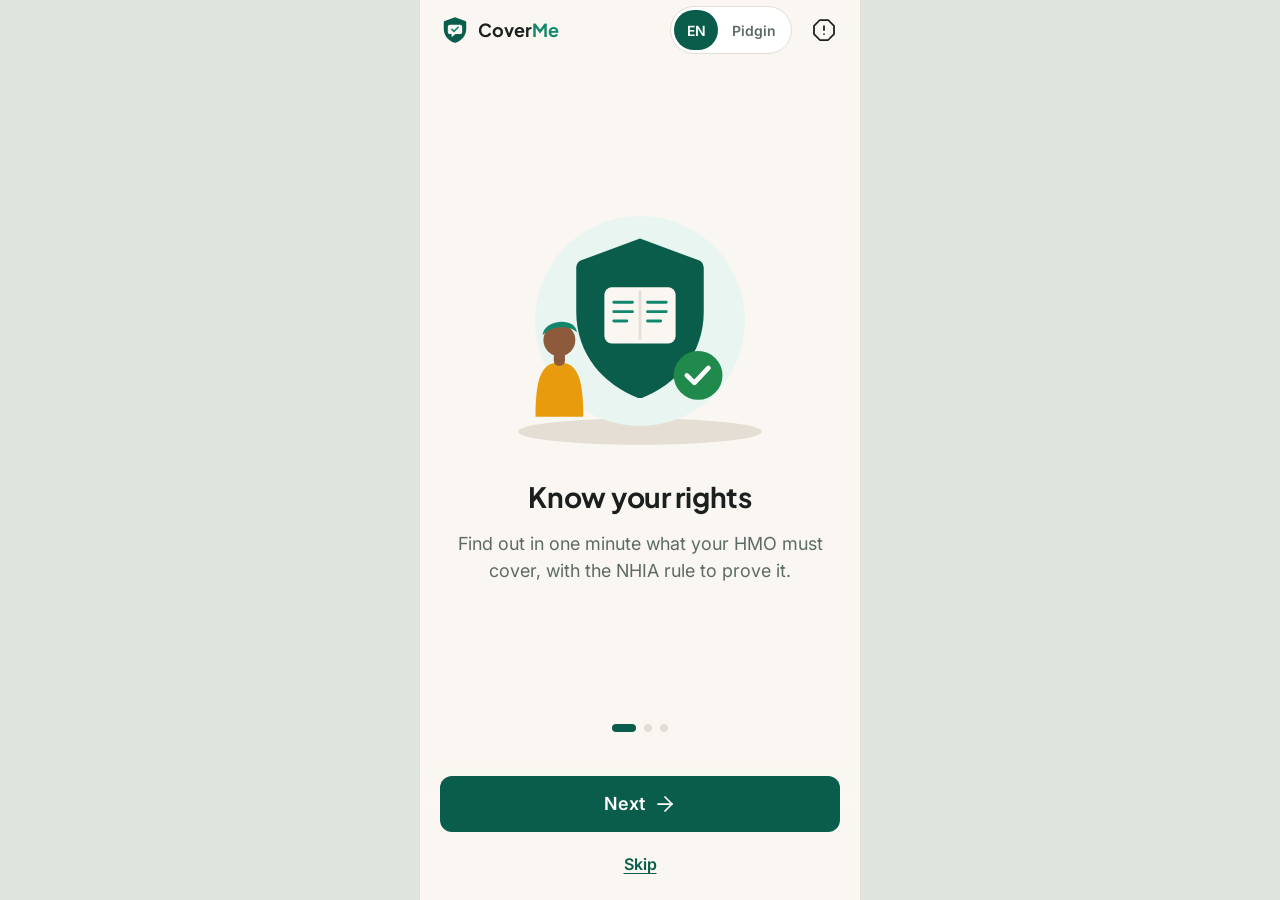
==== commit 98417c63: "Add CoverMe frontend template (mobile-first PWA) Plain HTML/CSS/JS template for all screens in the b" ====
--- a/index.html
+++ b/index.html
@@ -10,27 +10,13 @@
   <link rel="icon" href="assets/img/icon.svg" type="image/svg+xml">
   <link rel="apple-touch-icon" href="assets/img/icon.svg">
   <link rel="preconnect" href="https://fonts.googleapis.com"><link rel="preconnect" href="https://fonts.gstatic.com" crossorigin>
-  <link href="https://fonts.googleapis.com/css2?family=Fraunces:ital,opsz,wght@0,9..144,400..700;1,9..144,400..700&family=Instrument+Sans:wght@400..700&family=JetBrains+Mono:wght@500;600;700&display=swap" rel="stylesheet">
+  <link href="https://fonts.googleapis.com/css2?family=Inter:wght@400;500;600&family=Plus+Jakarta+Sans:wght@600;700;800&display=swap" rel="stylesheet">
   <link rel="stylesheet" href="assets/css/styles.css">
   <script>try{var s=JSON.parse(localStorage.getItem('cm.settings')||'{}');if(s.theme==='light'||s.theme==='dark')document.documentElement.dataset.theme=s.theme}catch(e){}</script>
 </head>
 <body data-page="welcome">
   <a class="skip-link" href="#main">Skip to content</a>
   <div class="app">
-    <!-- Desktop only: brand panel beside the consent column -->
-    <aside class="welcome-brand" aria-hidden="true">
-      <a class="logo" href="index.html" tabindex="-1"><span id="brand-logo"></span><span>Cover<span class="me">Me</span></span></a>
-      <div class="stack-2">
-        <h1><span data-i18n="welcome.hero.a"></span> <em data-i18n="welcome.hero.b"></em> <span data-i18n="welcome.hero.c"></span></h1>
-        <p class="lede" data-i18n="welcome.lede"></p>
-      </div>
-      <div class="features">
-        <div class="feature"><span class="n">01</span><strong data-i18n="welcome.s1.title"></strong><span data-i18n="welcome.s1.body"></span></div>
-        <div class="feature"><span class="n">02</span><strong data-i18n="welcome.s2.title"></strong><span data-i18n="welcome.s2.body"></span></div>
-        <div class="feature"><span class="n">03</span><strong data-i18n="welcome.s3.title"></strong><span data-i18n="welcome.s3.body"></span></div>
-      </div>
-    </aside>
-
     <header id="topbar"></header>
 
     <main id="main" class="main">
@@ -39,19 +25,16 @@
         <div class="slides" id="slides">
           <article class="slide" aria-roledescription="slide" aria-labelledby="s1-t">
             <div data-illus="rights"></div>
-            <span class="num">01 / 03</span>
             <h1 id="s1-t" data-i18n="welcome.s1.title"></h1>
             <p data-i18n="welcome.s1.body"></p>
           </article>
           <article class="slide" aria-roledescription="slide" aria-labelledby="s2-t">
             <div data-illus="desk"></div>
-            <span class="num">02 / 03</span>
             <h1 id="s2-t" data-i18n="welcome.s2.title"></h1>
             <p data-i18n="welcome.s2.body"></p>
           </article>
           <article class="slide" aria-roledescription="slide" aria-labelledby="s3-t">
             <div data-illus="letter"></div>
-            <span class="num">03 / 03</span>
             <h1 id="s3-t" data-i18n="welcome.s3.title"></h1>
             <p data-i18n="welcome.s3.body"></p>
           </article>
@@ -61,8 +44,8 @@
 
       <!-- Screen 1b: consent -->
       <section id="consent" class="stack-2 fade-up" hidden aria-labelledby="consent-title">
-        <span class="eyebrow">CoverMe · <span data-i18n="privacy.title"></span></span>
-        <h1 id="consent-title" data-i18n="consent.title" style="font-size:2.25rem"></h1>
+        <div class="logo" style="margin-top:8px"><span id="consent-logo"></span></div>
+        <h1 id="consent-title" data-i18n="consent.title"></h1>
         <ul class="consent-list">
           <li><span class="ic"><i data-icon="lock"></i></span><span data-i18n="consent.l1"></span></li>
           <li><span class="ic"><i data-icon="brain"></i></span><span data-i18n="consent.l2"></span></li>
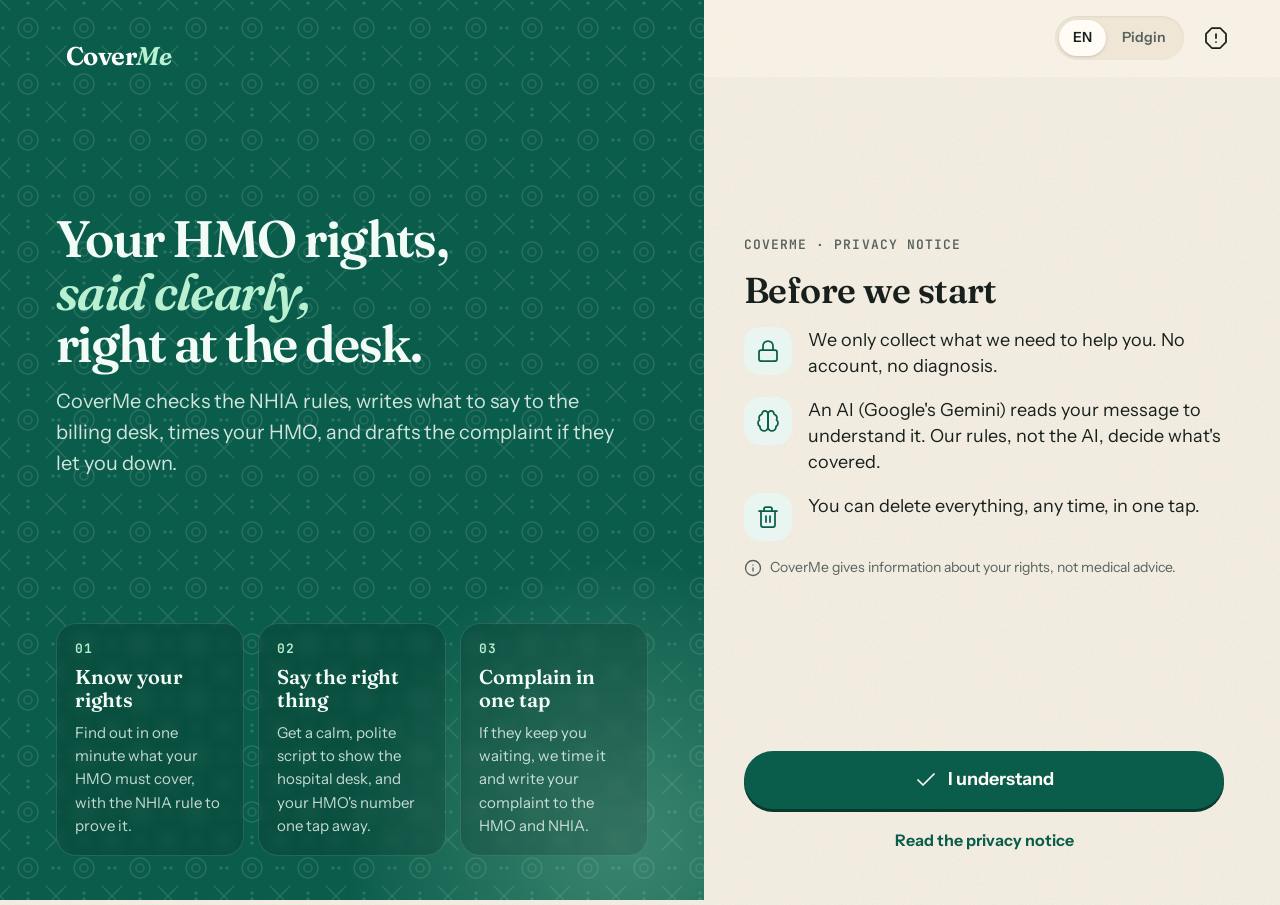
==== commit 3aa4bbfe: "Fix mobile timer, call bar and stale caching - Timer ring rule no longer stretches/rotates the done " ====
--- a/index.html
+++ b/index.html
@@ -4,19 +4,34 @@
   <meta charset="utf-8">
   <meta name="viewport" content="width=device-width, initial-scale=1, viewport-fit=cover">
   <meta name="theme-color" content="#0B5D4B">
+  <meta name="format-detection" content="telephone=no">
   <meta name="description" content="CoverMe helps Nigerians on HMO and NHIA insurance know their rights at the hospital.">
   <title>CoverMe — Welcome</title>
   <link rel="manifest" href="manifest.webmanifest">
   <link rel="icon" href="assets/img/icon.svg" type="image/svg+xml">
   <link rel="apple-touch-icon" href="assets/img/icon.svg">
   <link rel="preconnect" href="https://fonts.googleapis.com"><link rel="preconnect" href="https://fonts.gstatic.com" crossorigin>
-  <link href="https://fonts.googleapis.com/css2?family=Inter:wght@400;500;600&family=Plus+Jakarta+Sans:wght@600;700;800&display=swap" rel="stylesheet">
+  <link href="https://fonts.googleapis.com/css2?family=Fraunces:ital,opsz,wght@0,9..144,400..700;1,9..144,400..700&family=Instrument+Sans:wght@400..700&family=JetBrains+Mono:wght@500;600;700&display=swap" rel="stylesheet">
   <link rel="stylesheet" href="assets/css/styles.css">
   <script>try{var s=JSON.parse(localStorage.getItem('cm.settings')||'{}');if(s.theme==='light'||s.theme==='dark')document.documentElement.dataset.theme=s.theme}catch(e){}</script>
 </head>
 <body data-page="welcome">
   <a class="skip-link" href="#main">Skip to content</a>
   <div class="app">
+    <!-- Desktop only: brand panel beside the consent column -->
+    <aside class="welcome-brand" aria-hidden="true">
+      <a class="logo" href="index.html" tabindex="-1"><span id="brand-logo"></span><span>Cover<span class="me">Me</span></span></a>
+      <div class="stack-2">
+        <h1><span data-i18n="welcome.hero.a"></span> <em data-i18n="welcome.hero.b"></em> <span data-i18n="welcome.hero.c"></span></h1>
+        <p class="lede" data-i18n="welcome.lede"></p>
+      </div>
+      <div class="features">
+        <div class="feature"><span class="n">01</span><strong data-i18n="welcome.s1.title"></strong><span data-i18n="welcome.s1.body"></span></div>
+        <div class="feature"><span class="n">02</span><strong data-i18n="welcome.s2.title"></strong><span data-i18n="welcome.s2.body"></span></div>
+        <div class="feature"><span class="n">03</span><strong data-i18n="welcome.s3.title"></strong><span data-i18n="welcome.s3.body"></span></div>
+      </div>
+    </aside>
+
     <header id="topbar"></header>
 
     <main id="main" class="main">
@@ -25,16 +40,19 @@
         <div class="slides" id="slides">
           <article class="slide" aria-roledescription="slide" aria-labelledby="s1-t">
             <div data-illus="rights"></div>
+            <span class="num">01 / 03</span>
             <h1 id="s1-t" data-i18n="welcome.s1.title"></h1>
             <p data-i18n="welcome.s1.body"></p>
           </article>
           <article class="slide" aria-roledescription="slide" aria-labelledby="s2-t">
             <div data-illus="desk"></div>
+            <span class="num">02 / 03</span>
             <h1 id="s2-t" data-i18n="welcome.s2.title"></h1>
             <p data-i18n="welcome.s2.body"></p>
           </article>
           <article class="slide" aria-roledescription="slide" aria-labelledby="s3-t">
             <div data-illus="letter"></div>
+            <span class="num">03 / 03</span>
             <h1 id="s3-t" data-i18n="welcome.s3.title"></h1>
             <p data-i18n="welcome.s3.body"></p>
           </article>
@@ -44,8 +62,8 @@
 
       <!-- Screen 1b: consent -->
       <section id="consent" class="stack-2 fade-up" hidden aria-labelledby="consent-title">
-        <div class="logo" style="margin-top:8px"><span id="consent-logo"></span></div>
-        <h1 id="consent-title" data-i18n="consent.title"></h1>
+        <span class="eyebrow">CoverMe · <span data-i18n="privacy.title"></span></span>
+        <h1 id="consent-title" data-i18n="consent.title" style="font-size:2.25rem"></h1>
         <ul class="consent-list">
           <li><span class="ic"><i data-icon="lock"></i></span><span data-i18n="consent.l1"></span></li>
           <li><span class="ic"><i data-icon="brain"></i></span><span data-i18n="consent.l2"></span></li>
--- a/assets/css/styles.css
+++ b/assets/css/styles.css
@@ -0,0 +1,905 @@
+/* =====================================================================
+   CoverMe — design system v2  ·  "The calm advocate in your pocket"
+   Direction: editorial warmth (Fraunces display serif), bold green colour
+   blocks with an adire-inspired pattern, rubber-stamp verdicts, ticket-style
+   citations, tactile pill buttons. Mobile first; desktop gets a sidebar app
+   shell and two-column screens from 1024px.
+   ===================================================================== */
+
+/* ---------- 1. Tokens ---------- */
+:root {
+  /* Brand (token names shared with the Tailwind config in the build plan) */
+  --brand-900: #063A2F;
+  --brand-700: #0B5D4B;   /* primary */
+  --brand-500: #12876B;   /* hover, focus ring */
+  --brand-100: #CDEBDD;
+  --brand-50:  #E8F5F0;   /* tinted surfaces */
+  --mint:      #B9F0D2;   /* highlight marker, sidebar active */
+  --paper:     #F7F1E6;   /* app background, warm off-white */
+  --paper-2:   #EFE6D6;   /* sunken areas */
+  --surface:   #FFFCF6;   /* cards */
+  --ink:       #17201C;
+  --muted:     #58625D;
+  --line:      #E3D8C6;
+  --line-strong: #CDBFA8;
+  --amber-500: #E89B0C;   /* timer running, confirm with HMO */
+  --amber-700: #865500;   /* amber text (AA on paper) */
+  --amber-100: #FBE7BF;
+  --amber-50:  #FDF4E1;
+  --success-600: #1F8A4C;
+  --success-50:  #E4F4EA;
+  --danger-600: #C62828;  /* emergency + overdue ONLY */
+  --danger-50:  #FCEAEA;
+  --clay:      #C46A3F;   /* illustration accent only */
+  --night:     #0F1513;
+
+  --on-brand: #FFFCF6;
+  --sidebar-bg: var(--brand-900);
+  --sidebar-ink: #EAF6EF;
+
+  --shadow-sm: 0 1px 0 rgba(23,32,28,.04), 0 2px 6px -2px rgba(23,32,28,.08);
+  --shadow: 0 1px 0 rgba(23,32,28,.04), 0 14px 30px -14px rgba(23,32,28,.22);
+  --shadow-lg: 0 30px 60px -24px rgba(6,58,47,.35);
+  --press: 0 3px 0 var(--brand-900);
+  --backdrop: rgba(9, 22, 18, .55);
+
+  --font-display: "Fraunces", Georgia, "Times New Roman", serif;
+  --font-body: "Instrument Sans", system-ui, -apple-system, "Segoe UI", Roboto, sans-serif;
+  --font-mono: "JetBrains Mono", ui-monospace, SFMono-Regular, Menlo, monospace;
+
+  --fs-40: 2.5rem; --fs-32: 2rem; --fs-28: 1.75rem; --fs-22: 1.375rem; --fs-18: 1.125rem; --fs-16: 1rem; --fs-14: .875rem;
+  --r-xl: 28px; --r-card: 20px; --r-btn: 999px; --r-sm: 12px; --r-pill: 999px;
+  --s1: 8px; --s2: 16px; --s3: 24px; --s4: 32px; --s5: 48px;
+  --pad: 20px;
+  --tap: 48px;
+  --maxw: 480px;
+  --nav-h: 64px;
+  --side-w: 280px;
+  --ease: cubic-bezier(.2, .8, .2, 1);
+  --t-fast: 150ms; --t: 240ms;
+
+  /* Adire-inspired pattern tiles (light lines for green blocks, ink lines for paper) */
+  --pattern-light: url("data:image/svg+xml;utf8,<svg xmlns='http://www.w3.org/2000/svg' width='56' height='56' viewBox='0 0 56 56'><g fill='none' stroke='%23FFFFFF' stroke-opacity='.11' stroke-width='1.5'><circle cx='28' cy='28' r='10'/><circle cx='28' cy='28' r='4'/><path d='M0 0l10 10M56 0L46 10M0 56l10-10M56 56L46 46'/></g><g fill='%23FFFFFF' fill-opacity='.14'><circle cx='28' cy='3' r='1.6'/><circle cx='28' cy='53' r='1.6'/><circle cx='3' cy='28' r='1.6'/><circle cx='53' cy='28' r='1.6'/></g></svg>");
+  --pattern-ink: url("data:image/svg+xml;utf8,<svg xmlns='http://www.w3.org/2000/svg' width='56' height='56' viewBox='0 0 56 56'><g fill='none' stroke='%230B5D4B' stroke-opacity='.08' stroke-width='1.5'><circle cx='28' cy='28' r='10'/><circle cx='28' cy='28' r='4'/><path d='M0 0l10 10M56 0L46 10M0 56l10-10M56 56L46 46'/></g></svg>");
+  --grain: url("data:image/svg+xml;utf8,<svg xmlns='http://www.w3.org/2000/svg' width='180' height='180'><filter id='n'><feTurbulence type='fractalNoise' baseFrequency='.85' numOctaves='2' stitchTiles='stitch'/><feColorMatrix values='0 0 0 0 0.1 0 0 0 0 0.08 0 0 0 0 0.05 0 0 0 .07 0'/></filter><rect width='100%' height='100%' filter='url(%23n)'/></svg>");
+  color-scheme: light;
+}
+
+@media (prefers-color-scheme: dark) {
+  :root:not([data-theme="light"]) {
+    --brand-900: #031F19; --brand-700: #46C79F; --brand-500: #6ED8B6; --brand-100: #1C4639; --brand-50: #14302A; --mint: #8FE3BB;
+    --paper: #0F1513; --paper-2: #0A0F0D; --surface: #171F1C; --ink: #EEF2EC; --muted: #A8B3AD; --line: #2A3531; --line-strong: #3B4843;
+    --amber-700: #F4BC55; --amber-100: #4A3610; --amber-50: #2E230F; --success-600: #4CC384; --success-50: #12291C; --danger-50: #3A1414;
+    --on-brand: #04241C; --sidebar-bg: #0A1310; --press: 0 3px 0 #0E3A2E;
+    --shadow: 0 1px 0 rgba(0,0,0,.2), 0 14px 30px -14px rgba(0,0,0,.6);
+    --pattern-ink: url("data:image/svg+xml;utf8,<svg xmlns='http://www.w3.org/2000/svg' width='56' height='56' viewBox='0 0 56 56'><g fill='none' stroke='%23FFFFFF' stroke-opacity='.05' stroke-width='1.5'><circle cx='28' cy='28' r='10'/><circle cx='28' cy='28' r='4'/><path d='M0 0l10 10M56 0L46 10M0 56l10-10M56 56L46 46'/></g></svg>");
+    color-scheme: dark;
+  }
+}
+:root[data-theme="dark"] {
+  --brand-900: #031F19; --brand-700: #46C79F; --brand-500: #6ED8B6; --brand-100: #1C4639; --brand-50: #14302A; --mint: #8FE3BB;
+  --paper: #0F1513; --paper-2: #0A0F0D; --surface: #171F1C; --ink: #EEF2EC; --muted: #A8B3AD; --line: #2A3531; --line-strong: #3B4843;
+  --amber-700: #F4BC55; --amber-100: #4A3610; --amber-50: #2E230F; --success-600: #4CC384; --success-50: #12291C; --danger-50: #3A1414;
+  --on-brand: #04241C; --sidebar-bg: #0A1310; --press: 0 3px 0 #0E3A2E;
+  --shadow: 0 1px 0 rgba(0,0,0,.2), 0 14px 30px -14px rgba(0,0,0,.6);
+  --pattern-ink: url("data:image/svg+xml;utf8,<svg xmlns='http://www.w3.org/2000/svg' width='56' height='56' viewBox='0 0 56 56'><g fill='none' stroke='%23FFFFFF' stroke-opacity='.05' stroke-width='1.5'><circle cx='28' cy='28' r='10'/><circle cx='28' cy='28' r='4'/><path d='M0 0l10 10M56 0L46 10M0 56l10-10M56 56L46 46'/></g></svg>");
+  color-scheme: dark;
+}
+
+/* ---------- 2. Base ---------- */
+*, *::before, *::after { box-sizing: border-box; }
+html { -webkit-text-size-adjust: 100%; }
+body {
+  margin: 0; color: var(--ink);
+  background-color: var(--paper); background-image: var(--grain);
+  font: 400 var(--fs-16)/1.55 var(--font-body);
+  -webkit-font-smoothing: antialiased; -webkit-tap-highlight-color: transparent;
+  overflow-x: hidden;
+}
+h1, h2, h3, h4 { font-family: var(--font-display); font-weight: 600; line-height: 1.12; margin: 0; letter-spacing: -.015em; font-optical-sizing: auto; text-wrap: balance; }
+h1 { font-size: var(--fs-28); }
+h2 { font-size: var(--fs-22); }
+h3 { font-size: var(--fs-18); }
+p { margin: 0; text-wrap: pretty; }
+a { color: var(--brand-700); text-underline-offset: 3px; text-decoration-thickness: 1.5px; }
+img, svg { display: block; max-width: 100%; }
+button, input, select, textarea { font: inherit; color: inherit; }
+button { cursor: pointer; }
+:focus-visible { outline: 3px solid var(--brand-500); outline-offset: 2px; border-radius: 8px; }
+::selection { background: var(--mint); color: #06231B; }
+.sr-only { position: absolute !important; width: 1px; height: 1px; padding: 0; margin: -1px; overflow: hidden; clip: rect(0 0 0 0); white-space: nowrap; border: 0; }
+.skip-link { position: absolute; left: 8px; top: -60px; background: var(--brand-700); color: var(--on-brand); padding: 12px 16px; border-radius: var(--r-sm); z-index: 200; }
+.skip-link:focus { top: 8px; }
+[hidden] { display: none !important; }
+
+.icon { width: 24px; height: 24px; flex: none; stroke: currentColor; fill: none; stroke-width: 1.75; stroke-linecap: round; stroke-linejoin: round; }
+.icon-sm { width: 18px; height: 18px; }
+.icon-lg { width: 32px; height: 32px; }
+
+/* Display helpers */
+.display { font-family: var(--font-display); font-weight: 600; letter-spacing: -.02em; }
+.serif-i { font-family: var(--font-display); font-style: italic; font-weight: 500; }
+.mono { font-family: var(--font-mono); font-size: .8125rem; letter-spacing: .02em; }
+.hl { background: linear-gradient(transparent 58%, var(--mint) 58%, var(--mint) 92%, transparent 92%); padding: 0 .08em; border-radius: 2px; }
+[data-theme="dark"] .hl { color: #06231B; }
+
+/* ---------- 3. App shell ---------- */
+.app { min-height: 100dvh; display: flex; flex-direction: column; position: relative; max-width: var(--maxw); margin: 0 auto; }
+.main { flex: 1; padding: var(--s1) var(--pad) var(--s4); display: flex; flex-direction: column; gap: var(--s2); width: 100%; }
+.has-nav .main { padding-bottom: calc(var(--nav-h) + 40px + env(safe-area-inset-bottom)); }
+.has-action .main { padding-bottom: calc(var(--action-h, 96px) + var(--s2)); }
+.has-nav.has-action .main { padding-bottom: calc(var(--nav-h) + var(--action-h, 96px) + 24px + env(safe-area-inset-bottom)); }
+
+/* Top bar */
+.topbar {
+  position: sticky; top: 0; z-index: 20; display: flex; align-items: center; gap: var(--s1);
+  min-height: 64px; padding: 8px 12px 8px var(--pad);
+  background: color-mix(in srgb, var(--paper) 86%, transparent);
+  backdrop-filter: saturate(1.3) blur(12px); -webkit-backdrop-filter: saturate(1.3) blur(12px);
+  border-bottom: 1px solid transparent; transition: border-color var(--t);
+}
+.topbar.scrolled { border-bottom-color: var(--line); }
+.topbar .back { margin-left: -12px; }
+.topbar-title { font: 600 var(--fs-18)/1.2 var(--font-display); flex: 1; min-width: 0; overflow: hidden; text-overflow: ellipsis; white-space: nowrap; }
+.topbar-spacer { flex: 1; }
+.logo { display: inline-flex; align-items: center; gap: 10px; text-decoration: none; color: var(--ink); font: 650 1.3rem/1 var(--font-display); letter-spacing: -.02em; }
+.logo svg { width: 32px; height: 32px; }
+.logo .me { font-style: italic; color: var(--brand-500); }
+.sos-btn { color: var(--danger-600); }
+
+/* Segmented control */
+.segmented { display: inline-flex; background: var(--paper-2); border-radius: var(--r-pill); padding: 4px; gap: 2px; box-shadow: inset 0 1px 2px rgba(23,32,28,.08); }
+.segmented button {
+  border: 0; background: transparent; min-height: 36px; min-width: 44px; padding: 0 14px;
+  border-radius: var(--r-pill); font-weight: 600; font-size: var(--fs-14); color: var(--muted);
+  transition: background var(--t-fast) var(--ease), color var(--t-fast) var(--ease), box-shadow var(--t-fast);
+}
+.segmented button[aria-pressed="true"] { background: var(--surface); color: var(--ink); box-shadow: 0 1px 3px rgba(23,32,28,.18); }
+.segmented.full { display: flex; width: 100%; }
+.segmented.full button { flex: 1; min-height: 44px; font-size: var(--fs-16); }
+
+/* Bottom navigation: a floating dock on phones */
+.bottomnav {
+  position: fixed; left: 50%; transform: translateX(-50%); z-index: 30;
+  bottom: calc(10px + env(safe-area-inset-bottom));
+  width: calc(100% - 24px); max-width: calc(var(--maxw) - 24px);
+  display: grid; grid-template-columns: repeat(4, 1fr); padding: 6px;
+  background: var(--brand-900); border-radius: 22px; box-shadow: var(--shadow-lg);
+}
+.bottomnav a {
+  display: flex; flex-direction: column; align-items: center; justify-content: center; gap: 2px;
+  min-height: 56px; border-radius: 16px; text-decoration: none; color: color-mix(in srgb, var(--sidebar-ink) 70%, transparent);
+  font-size: .8125rem; font-weight: 600; position: relative; transition: background var(--t-fast), color var(--t-fast);
+}
+.bottomnav a .icon { width: 22px; height: 22px; }
+.bottomnav a[aria-current="page"] { background: var(--mint); color: #06231B; }
+.bottomnav .badge-dot { position: absolute; top: 6px; left: calc(50% + 6px); min-width: 18px; height: 18px; border-radius: 9px; background: var(--danger-600); color: #fff; font-size: 11px; font-weight: 700; display: grid; place-items: center; padding: 0 4px; box-shadow: 0 0 0 2px var(--brand-900); }
+
+/* Sticky primary action, in the thumb zone */
+.action-bar {
+  position: fixed; left: 50%; transform: translateX(-50%); bottom: 0; z-index: 25;
+  width: 100%; max-width: var(--maxw); padding: 16px var(--pad) calc(14px + env(safe-area-inset-bottom));
+  background: linear-gradient(to top, var(--paper) 72%, color-mix(in srgb, var(--paper) 0%, transparent));
+  display: flex; flex-direction: column; gap: var(--s1);
+}
+.has-nav .action-bar { bottom: calc(var(--nav-h) + 16px + env(safe-area-inset-bottom)); padding-bottom: 8px; }
+
+/* Desktop sidebar (rendered by ui.js, hidden on phones) */
+.sidenav { display: none; }
+
+/* ---------- 4. Buttons ---------- */
+.btn {
+  display: inline-flex; align-items: center; justify-content: center; gap: 10px;
+  min-height: var(--tap); padding: 0 22px; border-radius: var(--r-btn);
+  border: 1.5px solid transparent; font-weight: 650; font-size: var(--fs-16); text-decoration: none; line-height: 1.2;
+  transition: background var(--t-fast) var(--ease), border-color var(--t-fast), transform var(--t-fast) var(--ease), box-shadow var(--t-fast);
+  user-select: none; position: relative;
+}
+.btn[disabled], .btn[aria-disabled="true"] { opacity: .45; pointer-events: none; box-shadow: none; }
+.btn-primary { background: var(--brand-700); color: var(--on-brand); box-shadow: var(--press); }
+.btn-primary:hover { background: var(--brand-500); }
+.btn-primary:active, .btn-danger:active { transform: translateY(3px); box-shadow: 0 0 0 transparent; }
+.btn-lg { min-height: 58px; font-size: var(--fs-18); padding: 0 28px; }
+.btn-secondary { background: var(--surface); color: var(--ink); border-color: var(--line-strong); }
+.btn-secondary:hover { border-color: var(--ink); }
+.btn-secondary:active, .btn-tint:active, .btn-ghost:active { transform: scale(.98); }
+.btn-tint { background: var(--brand-50); color: var(--brand-700); }
+.btn-tint:hover { background: var(--brand-100); }
+.btn-ghost { background: transparent; color: var(--brand-700); }
+.btn-ghost:hover { background: var(--brand-50); }
+.btn-danger { background: var(--danger-600); color: #fff; box-shadow: 0 3px 0 #8E1B1B; }
+.btn-danger-outline { background: var(--surface); color: var(--danger-600); border-color: color-mix(in srgb, var(--danger-600) 45%, var(--line)); }
+.btn-danger-outline:hover { background: var(--danger-50); }
+.btn-amber { background: var(--amber-500); color: #231700; box-shadow: 0 3px 0 #9C6600; }
+.btn-mint { background: var(--mint); color: #06231B; box-shadow: 0 3px 0 #7BC9A2; }
+.btn-paper { background: var(--surface); color: var(--brand-900); box-shadow: 0 3px 0 rgba(0,0,0,.25); }
+.btn-block { width: 100%; }
+.btn-row { display: flex; gap: var(--s1); }
+.btn-row > .btn { flex: 1; padding: 0 14px; }
+.icon-btn {
+  display: inline-grid; place-items: center; width: var(--tap); height: var(--tap); border-radius: 50%;
+  border: 0; background: transparent; color: var(--ink); text-decoration: none; transition: background var(--t-fast);
+}
+.icon-btn:hover { background: color-mix(in srgb, var(--ink) 7%, transparent); }
+.link-btn { background: none; border: 0; padding: 12px 4px; color: var(--brand-700); font-weight: 650; text-decoration: underline; text-underline-offset: 4px; text-decoration-thickness: 1.5px; min-height: var(--tap); display: inline-flex; align-items: center; gap: 6px; }
+
+/* ---------- 5. Surfaces ---------- */
+.card { background: var(--surface); border: 1px solid var(--line); border-radius: var(--r-card); padding: 20px; box-shadow: var(--shadow-sm); }
+.card-tint { background: var(--brand-50); border-color: transparent; box-shadow: none; }
+.card-flat { box-shadow: none; }
+.card h3 + p, .card h2 + p { margin-top: 6px; }
+
+/* Hero: the signature green colour block with the adire pattern */
+.hero {
+  position: relative; overflow: hidden; isolation: isolate;
+  background: var(--brand-700); color: var(--on-brand);
+  border-radius: var(--r-xl); padding: 24px 22px;
+}
+.hero::before { content: ""; position: absolute; inset: 0; background-image: var(--pattern-light); z-index: -1; mask-image: linear-gradient(120deg, transparent 20%, #000 75%); -webkit-mask-image: linear-gradient(120deg, transparent 20%, #000 75%); }
+.hero::after { content: ""; position: absolute; width: 260px; height: 260px; right: -90px; top: -110px; border-radius: 50%; background: radial-gradient(circle, rgba(185,240,210,.35), transparent 65%); z-index: -1; }
+:root[data-theme="dark"] .hero, :root:not([data-theme="light"]) .hero { --hero-fix: 1; }
+@media (prefers-color-scheme: dark) { :root:not([data-theme="light"]) .hero { background: #0F3D32; color: #EAF6EF; } }
+:root[data-theme="dark"] .hero { background: #0F3D32; color: #EAF6EF; }
+.hero .muted, .hero .hint { color: color-mix(in srgb, currentColor 78%, transparent); }
+.hero .eyebrow { color: var(--mint); }
+.hero .hl { background: linear-gradient(transparent 60%, rgba(185,240,210,.35) 60%, rgba(185,240,210,.35) 92%, transparent 92%); color: inherit; }
+
+.stack { display: flex; flex-direction: column; gap: var(--s1); }
+.stack-2 { display: flex; flex-direction: column; gap: var(--s2); }
+.stack-3 { display: flex; flex-direction: column; gap: var(--s3); }
+.row { display: flex; align-items: center; gap: var(--s1); }
+.row-between { display: flex; align-items: center; justify-content: space-between; gap: var(--s1); }
+.muted { color: var(--muted); }
+.small { font-size: var(--fs-14); }
+.eyebrow { font: 600 .8125rem/1.3 var(--font-mono); color: var(--muted); text-transform: uppercase; letter-spacing: .08em; }
+.section-title { display: flex; align-items: baseline; justify-content: space-between; margin-top: var(--s1); }
+.section-title h2 { font-size: var(--fs-22); }
+.section-title a { font-weight: 650; font-size: var(--fs-14); }
+.divider { height: 1px; background: var(--line); border: 0; margin: var(--s1) 0; }
+.page-head { display: flex; flex-direction: column; gap: 6px; padding-top: 4px; }
+.page-head h1 { font-size: var(--fs-32); }
+
+/* Chips */
+.chips { display: flex; flex-wrap: wrap; gap: var(--s1); }
+.chips.scroll { flex-wrap: nowrap; overflow-x: auto; scrollbar-width: none; margin: 0 calc(-1 * var(--pad)); padding: 2px var(--pad) 4px; }
+.chips.scroll::-webkit-scrollbar { display: none; }
+.chip {
+  display: inline-flex; align-items: center; gap: 8px; min-height: var(--tap); padding: 0 18px 0 14px;
+  border-radius: var(--r-pill); border: 1.5px solid var(--line-strong); background: var(--surface);
+  font-weight: 600; font-size: var(--fs-16); white-space: nowrap; color: var(--ink); text-decoration: none;
+  transition: background var(--t-fast), border-color var(--t-fast), transform var(--t-fast);
+}
+.chip:hover { border-color: var(--ink); }
+.chip:active { transform: scale(.97); }
+.chip[aria-pressed="true"] { background: var(--ink); border-color: var(--ink); color: var(--paper); }
+.chip[aria-pressed="true"] .icon { color: var(--mint); }
+.chip .icon { width: 20px; height: 20px; color: var(--brand-700); }
+.chip[data-topic="all"] { padding: 0 18px; }
+
+/* Quick-pick tiles (home) */
+.quick-grid { display: grid; grid-template-columns: 1fr 1fr; gap: 10px; }
+.quick-tile {
+  display: flex; flex-direction: column; align-items: flex-start; gap: 14px; text-align: left;
+  min-height: 112px; padding: 14px; border-radius: 18px; border: 1.5px solid var(--line); background: var(--surface);
+  font-weight: 650; font-size: var(--fs-16); line-height: 1.25; color: var(--ink);
+  transition: transform var(--t-fast) var(--ease), border-color var(--t-fast), box-shadow var(--t-fast);
+}
+.quick-tile:hover { border-color: var(--brand-500); box-shadow: var(--shadow); transform: translateY(-2px); }
+.quick-tile:active { transform: translateY(0) scale(.98); }
+.quick-tile .ic { width: 40px; height: 40px; border-radius: 12px; display: grid; place-items: center; background: var(--brand-50); color: var(--brand-700); }
+.quick-tile:nth-child(2) .ic { background: var(--amber-50); color: var(--amber-700); }
+.quick-tile:nth-child(3) .ic { background: var(--paper-2); color: var(--ink); }
+.quick-tile:nth-child(4) .ic { background: color-mix(in srgb, var(--clay) 14%, var(--surface)); color: var(--clay); }
+
+/* Badges: colour + icon + word, always */
+.badge {
+  display: inline-flex; align-items: center; gap: 6px; padding: 4px 10px 4px 8px; border-radius: var(--r-pill);
+  font-size: var(--fs-14); font-weight: 650; line-height: 1.3; white-space: nowrap;
+}
+.badge .icon { width: 16px; height: 16px; stroke-width: 2.25; }
+.badge-success { background: var(--success-50); color: var(--success-600); }
+.badge-brand { background: var(--brand-50); color: var(--brand-700); }
+.badge-amber { background: var(--amber-50); color: var(--amber-700); }
+.badge-danger { background: var(--danger-50); color: var(--danger-600); }
+.badge-neutral { background: var(--paper-2); color: var(--ink); }
+
+/* Stamp: the verdict, inked like an official rubber stamp */
+.stamp {
+  --c: var(--brand-700);
+  display: inline-flex; align-items: center; gap: 8px; padding: 7px 14px 7px 10px;
+  border: 2.5px solid var(--c); border-radius: 10px; color: var(--c);
+  font: 700 .875rem/1 var(--font-mono); text-transform: uppercase; letter-spacing: .08em;
+  transform: rotate(-2.5deg); position: relative; background: color-mix(in srgb, var(--c) 6%, transparent);
+  box-shadow: inset 0 0 0 2px color-mix(in srgb, var(--c) 18%, transparent);
+}
+.stamp .icon { width: 18px; height: 18px; stroke-width: 2.5; }
+.stamp-success { --c: var(--success-600); }
+.stamp-brand { --c: var(--brand-700); }
+.stamp-amber { --c: var(--amber-700); }
+.stamp-neutral { --c: var(--ink); }
+.stamp-danger { --c: var(--danger-600); }
+.stamp.in { animation: stamp-in 420ms var(--ease) both; }
+@keyframes stamp-in { 0% { transform: rotate(-12deg) scale(1.6); opacity: 0; } 60% { transform: rotate(-1deg) scale(.96); opacity: 1; } 100% { transform: rotate(-2.5deg) scale(1); } }
+
+/* Citation ticket: proof on tap */
+.citation {
+  display: inline-flex; align-items: stretch; min-height: 44px; padding: 0; border: 0; background: none; text-align: left;
+  border-radius: 12px; color: var(--ink); font-size: var(--fs-14); font-weight: 600; position: relative;
+  filter: drop-shadow(0 1px 0 var(--line-strong));
+}
+.citation .rid {
+  display: grid; place-items: center; padding: 0 10px; background: var(--brand-700); color: var(--on-brand);
+  font: 700 .8125rem/1 var(--font-mono); border-radius: 12px 0 0 12px; position: relative;
+}
+.citation .rid::after { /* perforation */
+  content: ""; position: absolute; right: -1px; top: 4px; bottom: 4px; width: 2px;
+  background: repeating-linear-gradient(to bottom, var(--surface) 0 4px, transparent 4px 8px);
+}
+.citation .ct { display: flex; align-items: center; gap: 8px; padding: 8px 12px; background: var(--surface); border: 1.5px solid var(--line-strong); border-left: 0; border-radius: 0 12px 12px 0; }
+.citation .ct .icon { width: 16px; height: 16px; color: var(--muted); }
+.citation:hover .ct { border-color: var(--brand-500); }
+.citations { display: flex; flex-wrap: wrap; gap: 10px; }
+
+/* Banners */
+.banner { display: flex; gap: 12px; align-items: flex-start; padding: 14px 16px; border-radius: 16px; border: 1.5px solid; }
+.banner .icon { margin-top: 1px; }
+.banner strong { display: block; }
+.banner-amber { background: var(--amber-50); border-color: color-mix(in srgb, var(--amber-500) 55%, transparent); color: var(--ink); }
+.banner-amber .icon { color: var(--amber-700); }
+.banner-info { background: var(--brand-50); border-color: transparent; }
+.banner-info .icon { color: var(--brand-700); }
+.banner-danger { background: var(--danger-50); border-color: color-mix(in srgb, var(--danger-600) 40%, transparent); }
+.banner-danger .icon { color: var(--danger-600); }
+.offline-banner { position: sticky; top: 64px; z-index: 19; margin: 0; border-radius: 0; border-width: 0 0 1px; }
+
+/* ---------- 6. Forms ---------- */
+.field { display: flex; flex-direction: column; gap: 6px; }
+.field label, .label { font-weight: 650; }
+.hint { font-size: var(--fs-14); color: var(--muted); }
+.input, .textarea, .select {
+  width: 100%; min-height: 52px; padding: 13px 16px; border-radius: 14px;
+  border: 1.5px solid var(--line-strong); background: var(--surface); font-size: var(--fs-16);
+  transition: border-color var(--t-fast), box-shadow var(--t-fast);
+}
+.input::placeholder, .textarea::placeholder { color: color-mix(in srgb, var(--muted) 80%, transparent); }
+.input:focus, .textarea:focus, .select:focus { outline: none; border-color: var(--brand-700); box-shadow: 0 0 0 4px color-mix(in srgb, var(--brand-500) 22%, transparent); }
+.textarea { resize: vertical; min-height: 96px; line-height: 1.5; }
+.input-icon { position: relative; }
+.input-icon .icon { position: absolute; left: 16px; top: 50%; transform: translateY(-50%); color: var(--muted); pointer-events: none; }
+.input-icon .input { padding-left: 50px; }
+.counter { font: 500 .8125rem/1 var(--font-mono); color: var(--muted); text-align: right; font-variant-numeric: tabular-nums; }
+.field-error { color: var(--danger-600); font-size: var(--fs-14); font-weight: 600; }
+
+/* Composer (home text input) */
+.composer { display: flex; align-items: flex-end; gap: 8px; background: var(--surface); border: 1.5px solid var(--line-strong); border-radius: 22px; padding: 8px 8px 8px 18px; transition: border-color var(--t-fast), box-shadow var(--t-fast); }
+.composer:focus-within { border-color: var(--brand-700); box-shadow: 0 0 0 4px color-mix(in srgb, var(--brand-500) 20%, transparent); }
+.composer textarea { flex: 1; border: 0; background: transparent; resize: none; min-height: 44px; max-height: 180px; padding: 10px 0; line-height: 1.5; }
+.composer textarea:focus { outline: none; }
+.composer .send { width: 48px; height: 48px; border-radius: 50%; border: 0; background: var(--brand-700); color: var(--on-brand); display: grid; place-items: center; flex: none; transition: background var(--t-fast), transform var(--t-fast); }
+.composer .send:not([disabled]):hover { background: var(--brand-500); }
+.composer .send:not([disabled]):active { transform: scale(.94); }
+.composer .send[disabled] { background: var(--paper-2); color: var(--muted); }
+
+/* Switch */
+.switch { position: relative; width: 52px; height: 32px; flex: none; }
+.switch input { position: absolute; inset: 0; opacity: 0; margin: 0; cursor: pointer; z-index: 1; }
+.switch .track { position: absolute; inset: 0; border-radius: 16px; background: var(--line-strong); transition: background var(--t-fast); }
+.switch .track::after { content: ""; position: absolute; top: 3px; left: 3px; width: 26px; height: 26px; border-radius: 50%; background: #fff; box-shadow: 0 1px 3px rgba(0,0,0,.25); transition: transform var(--t) var(--ease); }
+.switch input:checked + .track { background: var(--brand-700); }
+.switch input:checked + .track::after { transform: translateX(20px); }
+.switch input:focus-visible + .track { outline: 3px solid var(--brand-500); outline-offset: 2px; }
+.switch input:disabled + .track { opacity: .5; }
+
+/* Lists */
+.list { background: var(--surface); border: 1px solid var(--line); border-radius: var(--r-card); overflow: hidden; }
+.list-item { display: flex; align-items: center; gap: 14px; min-height: 64px; padding: 10px 18px; border-bottom: 1px solid var(--line); text-decoration: none; color: var(--ink); background: none; border-left: 0; border-right: 0; border-top: 0; width: 100%; text-align: left; transition: background var(--t-fast); }
+.list-item:last-child { border-bottom: 0; }
+button.list-item:hover, a.list-item:hover, label.list-item:hover { background: color-mix(in srgb, var(--brand-50) 70%, transparent); }
+.list-item .grow { flex: 1; min-width: 0; }
+.list-item .title { font-weight: 650; }
+.list-item .sub { font-size: var(--fs-14); color: var(--muted); }
+.list-item > .icon:first-child { color: var(--brand-700); }
+.list-item .chev { color: var(--muted); }
+
+.avatar { width: 44px; height: 44px; border-radius: 14px; display: grid; place-items: center; font: 700 var(--fs-16)/1 var(--font-display); color: #fff; flex: none; }
+
+/* ---------- 7. Welcome / onboarding ---------- */
+.onboard { flex: 1; display: flex; flex-direction: column; }
+.slides { display: flex; overflow-x: auto; scroll-snap-type: x mandatory; scrollbar-width: none; flex: 1; margin: 0 calc(-1 * var(--pad)); }
+.slides::-webkit-scrollbar { display: none; }
+.slide { flex: 0 0 100%; scroll-snap-align: center; padding: var(--s1) var(--pad); display: flex; flex-direction: column; gap: 14px; justify-content: center; }
+.slide .illus { width: 100%; max-width: 320px; aspect-ratio: 1 / .85; margin: 0 auto var(--s1); }
+.slide .num { font: 600 .8125rem/1 var(--font-mono); letter-spacing: .1em; color: var(--brand-500); text-transform: uppercase; }
+.slide h1 { font-size: 2.25rem; }
+.slide p { color: var(--muted); font-size: var(--fs-18); }
+.dots { display: flex; gap: 8px; padding: var(--s2) 0; }
+.dots span, .dots button { width: 8px; height: 8px; border-radius: 4px; background: var(--line-strong); border: 0; padding: 0; transition: width var(--t) var(--ease), background var(--t); }
+.dots .on { width: 28px; background: var(--brand-700); }
+.dots button { position: relative; }
+.dots button::after { content: ""; position: absolute; inset: -20px -8px; }
+
+.consent-list { list-style: none; margin: 0; padding: 0; display: flex; flex-direction: column; gap: 18px; counter-reset: c; }
+.consent-list li { display: flex; gap: 16px; align-items: flex-start; font-size: var(--fs-18); line-height: 1.45; }
+.consent-list .ic { width: 48px; height: 48px; border-radius: 16px; background: var(--brand-50); color: var(--brand-700); display: grid; place-items: center; flex: none; }
+.welcome-brand { display: none; }
+
+/* ---------- 8. Home ---------- */
+.greet h1 { font-size: 2rem; }
+.hmo-pill { display: inline-flex; align-items: center; gap: 8px; min-height: 40px; padding: 4px 14px 4px 4px; border-radius: var(--r-pill); background: rgba(255,255,255,.12); border: 1px solid rgba(255,255,255,.22); text-decoration: none; color: inherit; font-size: var(--fs-14); font-weight: 650; max-width: 100%; transition: background var(--t-fast); }
+.hmo-pill:hover { background: rgba(255,255,255,.2); }
+.hmo-pill .avatar { width: 32px; height: 32px; border-radius: 50%; font-size: 12px; box-shadow: 0 0 0 2px rgba(255,255,255,.4); }
+.hmo-pill span.name { overflow: hidden; text-overflow: ellipsis; white-space: nowrap; }
+
+.home-hero { display: flex; flex-direction: column; gap: 18px; }
+.home-hero .greet-row { display: flex; justify-content: space-between; align-items: flex-start; gap: 12px; }
+.voice-hero { display: flex; flex-direction: column; align-items: center; gap: 10px; text-align: center; padding-top: 6px; }
+.voice-hero h2 { font-size: 1.75rem; }
+.voice-wrap { position: relative; width: 176px; height: 176px; display: grid; place-items: center; }
+.voice-btn {
+  position: relative; z-index: 2; width: 104px; height: 104px; border-radius: 50%; border: 0;
+  background: #FFFCF6; color: #0B5D4B; display: grid; place-items: center;
+  box-shadow: 0 6px 0 rgba(0,0,0,.18), 0 18px 40px -10px rgba(0,0,0,.45);
+  touch-action: none; transition: transform var(--t-fast) var(--ease), background var(--t-fast), box-shadow var(--t-fast);
+}
+.voice-btn .icon { width: 42px; height: 42px; stroke-width: 2; }
+.voice-btn:hover { transform: translateY(-2px); }
+.voice-btn:active { transform: translateY(4px); box-shadow: 0 2px 0 rgba(0,0,0,.18), 0 10px 24px -10px rgba(0,0,0,.45); }
+.voice-ring { position: absolute; inset: 22px; border-radius: 50%; border: 1.5px dashed rgba(255,255,255,.35); transition: transform var(--t) var(--ease); }
+.voice-ring.r2 { inset: 0; border-style: solid; border-color: rgba(255,255,255,.14); }
+.voice-wrap.recording .voice-btn { background: var(--danger-600); color: #fff; }
+.voice-wrap.recording .voice-ring { animation: pulse 1.6s var(--ease) infinite; background: rgba(198,40,40,.25); border-color: transparent; }
+.voice-wrap.recording .voice-ring.r2 { animation-delay: .4s; }
+@keyframes pulse { 0% { transform: scale(.85); opacity: .9; } 100% { transform: scale(1.12); opacity: 0; } }
+.rec-panel { width: 100%; display: flex; flex-direction: column; align-items: center; gap: 8px; }
+.waveform { width: 100%; height: 56px; }
+.rec-time { font: 700 var(--fs-22)/1 var(--font-mono); font-variant-numeric: tabular-nums; display: inline-flex; align-items: center; gap: 8px; }
+.rec-time::before { content: ""; width: 10px; height: 10px; border-radius: 50%; background: #FF6B6B; animation: blink 1s steps(2) infinite; }
+@keyframes blink { 50% { opacity: 0; } }
+.slide-cancel { font-size: var(--fs-14); display: inline-flex; align-items: center; gap: 4px; opacity: .85; }
+.slide-cancel.armed { color: #FFB4B4; font-weight: 700; opacity: 1; }
+.hero .link-btn { color: inherit; }
+
+.or-divider { display: flex; align-items: center; gap: 12px; color: var(--muted); font: 500 .8125rem/1 var(--font-mono); text-transform: uppercase; letter-spacing: .08em; }
+.or-divider::before, .or-divider::after { content: ""; flex: 1; height: 1px; background: var(--line-strong); }
+
+/* How it works strip */
+.how { list-style: none; margin: 0; padding: 0; display: grid; gap: 12px; counter-reset: how; }
+.how li { display: flex; gap: 14px; align-items: flex-start; counter-increment: how; }
+.how li::before { content: counter(how); flex: none; width: 34px; height: 34px; border-radius: 50%; display: grid; place-items: center; font: 600 1rem/1 var(--font-display); background: var(--ink); color: var(--paper); }
+.how strong { display: block; }
+
+/* Case list item */
+.case-item { display: flex; gap: 14px; align-items: flex-start; padding: 16px; text-decoration: none; color: var(--ink); background: var(--surface); border: 1px solid var(--line); border-radius: var(--r-card); transition: border-color var(--t-fast), transform var(--t-fast), box-shadow var(--t-fast); position: relative; }
+.case-item:hover { border-color: var(--brand-500); box-shadow: var(--shadow); transform: translateY(-1px); }
+.case-item .ic { width: 46px; height: 46px; border-radius: 14px; background: var(--brand-50); color: var(--brand-700); display: grid; place-items: center; flex: none; }
+.case-item .grow { flex: 1; min-width: 0; display: flex; flex-direction: column; gap: 6px; }
+.case-item .title { font: 600 var(--fs-18)/1.2 var(--font-display); }
+.case-item .meta { font-size: var(--fs-14); color: var(--muted); display: -webkit-box; -webkit-line-clamp: 2; -webkit-box-orient: vertical; overflow: hidden; }
+.case-item .chev { color: var(--muted); align-self: center; }
+.case-item[data-status="overdue"] { border-color: color-mix(in srgb, var(--danger-600) 45%, var(--line)); }
+.case-item[data-status="overdue"]::before { content: ""; position: absolute; left: -1px; top: 18px; bottom: 18px; width: 4px; border-radius: 0 4px 4px 0; background: var(--danger-600); }
+
+/* ---------- 9. Checking state ---------- */
+.checking { flex: 1; display: flex; flex-direction: column; justify-content: center; gap: var(--s3); padding: var(--s3) 0; max-width: 520px; width: 100%; margin: 0 auto; }
+.checking .orb { width: 112px; height: 112px; border-radius: 50%; margin: 0 auto; background: var(--brand-700); display: grid; place-items: center; color: var(--on-brand); position: relative; isolation: isolate; }
+.checking .orb::before { content: ""; position: absolute; inset: 0; border-radius: 50%; background-image: var(--pattern-light); z-index: -1; }
+.checking .orb::after { content: ""; position: absolute; inset: -10px; border-radius: 50%; border: 3px solid transparent; border-top-color: var(--brand-500); border-right-color: var(--mint); animation: spin 1.1s linear infinite; }
+@keyframes spin { to { transform: rotate(360deg); } }
+.checking h1 { font-size: 2rem; }
+.steps { list-style: none; margin: 0; padding: 0; display: flex; flex-direction: column; gap: 6px; }
+.step { display: flex; align-items: center; gap: 14px; min-height: 60px; padding: 0 18px; border-radius: 16px; color: var(--muted); font-size: var(--fs-18); opacity: .5; transition: opacity var(--t) var(--ease), background var(--t), color var(--t), transform var(--t); }
+.step .mark { width: 32px; height: 32px; border-radius: 50%; display: grid; place-items: center; border: 2px solid var(--line-strong); flex: none; background: var(--surface); }
+.step .mark .icon { width: 18px; height: 18px; stroke-width: 2.75; }
+.step.active { opacity: 1; color: var(--ink); background: var(--surface); font-weight: 650; box-shadow: var(--shadow-sm); transform: translateX(4px); }
+.step.active .mark { border-color: var(--brand-500); border-top-color: transparent; animation: spin .9s linear infinite; }
+.step.active .mark .icon { visibility: hidden; }
+.step.done { opacity: 1; color: var(--ink); }
+.step.done .mark { background: var(--success-600); border-color: var(--success-600); color: #fff; animation: pop var(--t) var(--ease); }
+.step:not(.done) .mark .icon { visibility: hidden; }
+@keyframes pop { 0% { transform: scale(.6); } 100% { transform: scale(1); } }
+
+/* ---------- 10. Result ---------- */
+.heard { display: flex; gap: 12px; align-items: flex-start; padding: 14px 16px; border-radius: 16px; background: var(--paper-2); }
+.heard q { font-family: var(--font-display); font-style: italic; font-size: 1.0625rem; }
+.heard .icon { color: var(--muted); margin-top: 2px; }
+
+.verdict { border-radius: var(--r-xl); padding: 24px 22px 22px; background: var(--surface); border: 1px solid var(--line); box-shadow: var(--shadow); display: flex; flex-direction: column; gap: 16px; position: relative; overflow: hidden; isolation: isolate; }
+.verdict::before { content: ""; position: absolute; inset: 0 0 auto 0; height: 120px; background-image: var(--pattern-ink); z-index: -1; mask-image: linear-gradient(to bottom, #000, transparent); -webkit-mask-image: linear-gradient(to bottom, #000, transparent); }
+.verdict .headline { font: 600 1.875rem/1.12 var(--font-display); letter-spacing: -.02em; }
+.verdict .ask-for { display: flex; gap: 8px; align-items: center; font-weight: 650; }
+
+.script-card { background: var(--brand-900); color: #EAF6EF; border-radius: var(--r-xl); padding: 22px; display: flex; flex-direction: column; gap: 16px; position: relative; isolation: isolate; overflow: hidden; }
+.script-card::before { content: ""; position: absolute; inset: 0; background-image: var(--pattern-light); opacity: .7; z-index: -1; mask-image: linear-gradient(200deg, #000, transparent 55%); -webkit-mask-image: linear-gradient(200deg, #000, transparent 55%); }
+.script-card .eyebrow { color: var(--mint); }
+.script-text { font: 500 1.375rem/1.45 var(--font-display); letter-spacing: -.005em; position: relative; padding-top: 30px; }
+.script-text::before { content: "\201C"; position: absolute; top: -10px; left: -4px; font: 700 4.5rem/1 var(--font-display); color: var(--mint); opacity: .9; }
+.script-actions { display: grid; grid-template-columns: repeat(3, 1fr); gap: 8px; }
+.script-actions .btn { flex-direction: column; gap: 4px; min-height: 68px; padding: 8px; font-size: var(--fs-14); border-radius: 16px; background: rgba(255,255,255,.08); color: #EAF6EF; border: 1px solid rgba(255,255,255,.14); }
+.script-actions .btn:hover { background: rgba(255,255,255,.16); }
+.script-actions .btn[aria-pressed="true"] { background: var(--mint); color: #06231B; }
+.script-card.on-paper { background: var(--surface); color: var(--ink); border: 1px solid var(--line); }
+.script-card.on-paper .eyebrow { color: var(--muted); }
+.script-card.on-paper .script-text::before { color: var(--brand-500); }
+
+.call-bar { display: flex; flex-wrap: wrap; align-items: center; gap: 12px 14px; background: var(--surface); color: var(--ink); border: 1.5px solid var(--line-strong); border-radius: var(--r-card); padding: 14px 14px 14px 18px; }
+.call-bar .grow { flex: 1; min-width: 0; }
+.call-bar .name { font: 600 var(--fs-18)/1.2 var(--font-display); overflow: hidden; text-overflow: ellipsis; white-space: nowrap; }
+.call-bar .ask { font-size: var(--fs-14); color: var(--muted); }
+.call-bar .ask-row { flex-basis: 100%; padding-top: 10px; border-top: 1px dashed var(--line-strong); display: flex; gap: 8px; align-items: flex-start; }
+.call-bar .ask-row .icon { width: 18px; height: 18px; color: var(--brand-700); flex: none; margin-top: 1px; }
+.call-bar .ask strong { color: var(--ink); }
+.call-bar .phone { font: 600 .875rem/1.4 var(--font-mono); color: var(--brand-700); }
+.call-bar a { display: inline-flex; align-items: center; gap: 8px; min-height: var(--tap); padding: 0 20px; border-radius: var(--r-pill); background: var(--brand-700); color: var(--on-brand); font-weight: 700; text-decoration: none; flex: none; box-shadow: var(--press); transition: transform var(--t-fast), box-shadow var(--t-fast); }
+.call-bar a:active { transform: translateY(3px); box-shadow: none; }
+a.call-bar { text-decoration: none; }
+a.call-bar:hover { border-color: var(--brand-500); }
+
+.disclaimer { display: flex; gap: 8px; color: var(--muted); font-size: var(--fs-14); }
+.disclaimer .icon { width: 18px; height: 18px; flex: none; margin-top: 2px; }
+
+/* ---------- 11. Bottom sheet + dialog ---------- */
+.backdrop { position: fixed; inset: 0; background: var(--backdrop); z-index: 60; opacity: 0; transition: opacity var(--t) var(--ease); backdrop-filter: blur(2px); }
+.backdrop.open { opacity: 1; }
+.sheet {
+  position: fixed; left: 50%; bottom: 0; z-index: 61; width: 100%; max-width: var(--maxw); max-height: 88dvh; overflow-y: auto;
+  background: var(--surface); border-radius: 28px 28px 0 0; padding: 8px 22px calc(var(--s3) + env(safe-area-inset-bottom));
+  transform: translate(-50%, 100%); transition: transform var(--t) var(--ease);
+  display: flex; flex-direction: column; gap: 14px;
+}
+.sheet.open { transform: translate(-50%, 0); }
+.sheet .grab { width: 44px; height: 5px; border-radius: 3px; background: var(--line-strong); margin: 4px auto 6px; }
+.sheet h2 { font-size: 1.625rem; }
+.sheet .rule-says { font: 400 1.1875rem/1.55 var(--font-display); }
+.sheet .src { display: flex; flex-direction: column; gap: 4px; padding: 14px; border-radius: 14px; background: var(--paper-2); font-size: var(--fs-14); }
+
+dialog.dialog { border: 0; padding: 0; background: transparent; max-width: min(420px, calc(100vw - 32px)); width: 100%; color: var(--ink); }
+dialog.dialog::backdrop { background: var(--backdrop); }
+.dialog-body { background: var(--surface); border-radius: 24px; padding: 26px; display: flex; flex-direction: column; gap: var(--s2); box-shadow: var(--shadow-lg); }
+.dialog-body .dialog-icon { width: 56px; height: 56px; border-radius: 18px; display: grid; place-items: center; background: var(--danger-50); color: var(--danger-600); }
+
+.toast-host { position: fixed; left: 50%; transform: translateX(-50%); bottom: calc(var(--nav-h) + 110px); z-index: 90; width: calc(100% - 40px); max-width: 400px; display: flex; flex-direction: column; gap: 8px; pointer-events: none; }
+.toast { background: var(--ink); color: var(--paper); padding: 14px 18px; border-radius: 16px; display: flex; gap: 10px; align-items: center; font-weight: 600; box-shadow: var(--shadow-lg); animation: toast-in var(--t) var(--ease); }
+.toast .icon { width: 20px; height: 20px; color: var(--mint); }
+@keyframes toast-in { from { transform: translateY(12px); opacity: 0; } }
+
+/* ---------- 12. Timer ---------- */
+.timer-wrap { display: flex; flex-direction: column; align-items: center; gap: var(--s2); padding: var(--s3) var(--s2); }
+.timer-ring { position: relative; width: 260px; height: 260px; }
+.timer-ring > svg { width: 100%; height: 100%; transform: rotate(-90deg); }
+.timer-ring .center .done-ic { width: 64px; height: 64px; stroke-width: 2.5; color: var(--success-600); }
+.timer-ring .track { stroke: var(--line); }
+.timer-ring .bar { stroke: var(--t-color, var(--success-600)); transition: stroke-dashoffset 1s linear, stroke var(--t); }
+.timer-ring[data-phase="warn"] { --t-color: var(--amber-500); }
+.timer-ring[data-phase="overdue"] { --t-color: var(--danger-600); }
+.timer-ring .ticks { stroke: var(--line-strong); }
+.timer-ring .center { position: absolute; inset: 0; display: flex; flex-direction: column; align-items: center; justify-content: center; text-align: center; gap: 4px; }
+.timer-ring .time { font: 600 3.5rem/1 var(--font-display); font-variant-numeric: tabular-nums lining-nums; letter-spacing: -.03em; }
+.timer-ring[data-phase="overdue"] .time { color: var(--danger-600); font-size: 2.75rem; }
+.timer-ring .label { color: var(--muted); font: 600 .8125rem/1 var(--font-mono); text-transform: uppercase; letter-spacing: .1em; }
+.demo-pill { font: 600 .8125rem/1 var(--font-mono); color: var(--amber-700); background: var(--amber-50); border: 1px dashed var(--amber-500); padding: 6px 12px; border-radius: var(--r-pill); }
+
+/* ---------- 13. Timeline ---------- */
+.timeline { list-style: none; margin: 0; padding: 0; position: relative; }
+.timeline li { position: relative; display: flex; gap: 14px; padding-bottom: 18px; }
+.timeline li:last-child { padding-bottom: 0; }
+.timeline li::before { content: ""; position: absolute; left: 16px; top: 36px; bottom: 2px; width: 2px; background: repeating-linear-gradient(to bottom, var(--line-strong) 0 4px, transparent 4px 8px); }
+.timeline li:last-child::before { display: none; }
+.timeline .dot { width: 34px; height: 34px; border-radius: 50%; display: grid; place-items: center; flex: none; background: var(--brand-50); color: var(--brand-700); box-shadow: 0 0 0 4px var(--surface); }
+.timeline .dot .icon { width: 16px; height: 16px; stroke-width: 2.25; }
+.timeline .dot.success { background: var(--success-50); color: var(--success-600); }
+.timeline .dot.amber { background: var(--amber-50); color: var(--amber-700); }
+.timeline .dot.danger { background: var(--danger-50); color: var(--danger-600); }
+.timeline .body { padding-top: 5px; min-width: 0; }
+.timeline .what { font-weight: 650; }
+.timeline .note { color: var(--ink); margin-top: 2px; overflow-wrap: anywhere; font-family: var(--font-display); font-style: italic; }
+.timeline time { display: block; font: 500 .8125rem/1.5 var(--font-mono); color: var(--muted); margin-top: 2px; }
+
+/* ---------- 14. Complaint letter ---------- */
+.ladder { display: grid; grid-template-columns: repeat(3, 1fr); gap: 6px; }
+.ladder .rung { display: flex; flex-direction: column; gap: 8px; font-size: var(--fs-14); font-weight: 650; color: var(--muted); }
+.ladder .rung::before { content: ""; height: 6px; border-radius: 3px; background: var(--line); }
+.ladder .rung.done { color: var(--success-600); }
+.ladder .rung.done::before { background: var(--success-600); }
+.ladder .rung.current { color: var(--ink); }
+.ladder .rung.current::before { background: var(--brand-700); }
+
+.letter {
+  background: #FFFDF8; color: #1B1F1D; border-radius: 4px; padding: 32px 26px 28px;
+  box-shadow: 0 1px 1px rgba(0,0,0,.08), 0 2px 0 -1px #F2ECE1, 0 3px 1px -1px rgba(0,0,0,.08), 0 6px 0 -3px #EDE5D7, 0 7px 1px -3px rgba(0,0,0,.07), 0 30px 50px -24px rgba(23,32,28,.35);
+  font-family: "Fraunces", Georgia, serif; font-size: 1rem; line-height: 1.65; position: relative;
+}
+.letter::before { content: ""; position: absolute; left: 26px; right: 26px; top: 14px; height: 4px; border-radius: 2px; background: linear-gradient(90deg, #0B5D4B 0 40%, #E89B0C 40% 55%, #0B5D4B 55%); }
+.letter p + p, .letter ol + p { margin-top: 12px; }
+.letter .fld { background: #FFF0C2; border-bottom: 2px dashed #E89B0C; padding: 0 3px; border-radius: 3px; font-family: var(--font-body); font-weight: 650; font-size: .95em; }
+.letter .fld.filled { background: #E1F4EA; border-bottom-color: #12876B; }
+.letter ol { margin: 8px 0 0; padding-left: 22px; }
+.letter .sig { margin-top: 20px; }
+.why { font-size: var(--fs-14); color: var(--muted); display: flex; gap: 8px; align-items: flex-start; background: var(--paper-2); padding: 12px 14px; border-radius: 14px; }
+.why .icon { width: 18px; height: 18px; flex: none; margin-top: 1px; color: var(--brand-700); }
+.send-grid { display: grid; grid-template-columns: repeat(2, 1fr); gap: 8px; }
+
+/* ---------- 15. Rights library ---------- */
+.rule-card { display: flex; flex-direction: column; gap: 12px; cursor: pointer; transition: transform var(--t-fast), box-shadow var(--t-fast), border-color var(--t-fast); position: relative; overflow: hidden; }
+.rule-card:hover { transform: translateY(-2px); box-shadow: var(--shadow); border-color: var(--line-strong); }
+.rule-card .top { display: flex; align-items: center; justify-content: space-between; gap: 8px; }
+.rule-card .rid { font: 700 .8125rem/1 var(--font-mono); color: var(--on-brand); background: var(--brand-700); padding: 6px 8px; border-radius: 8px; }
+.rule-card h2 { font-size: 1.3125rem; }
+.rule-card .says { font-size: var(--fs-16); color: color-mix(in srgb, var(--ink) 88%, var(--muted)); }
+.rule-card .foot { display: flex; align-items: center; justify-content: space-between; gap: 8px; font-size: var(--fs-14); color: var(--muted); border-top: 1px dashed var(--line-strong); padding-top: 10px; margin-top: auto; }
+.rule-card .foot .btn { min-height: 40px; padding: 0 14px; font-size: var(--fs-14); }
+.rule-card .foot .link-btn { color: var(--muted); font-weight: 500; }
+
+/* ---------- 16. Emergency takeover ---------- */
+.emergency {
+  position: fixed; inset: 0; z-index: 100; background: var(--danger-600); color: #fff; overflow-y: auto;
+  display: flex; flex-direction: column; animation: fade-in var(--t) var(--ease);
+  background-image: radial-gradient(circle at 80% 0%, rgba(255,255,255,.16), transparent 50%);
+}
+.emergency .inner { max-width: 560px; width: 100%; margin: 0 auto; padding: var(--s4) var(--pad) calc(var(--s4) + env(safe-area-inset-bottom)); display: flex; flex-direction: column; gap: var(--s3); min-height: 100dvh; }
+.emergency .big-ic { width: 76px; height: 76px; border-radius: 24px; background: rgba(255,255,255,.18); display: grid; place-items: center; }
+.emergency .big-ic .icon { width: 42px; height: 42px; stroke-width: 2; }
+.emergency h1 { font-size: 2.375rem; line-height: 1.08; }
+.emergency p { font-size: var(--fs-18); }
+.emergency .call-112 { background: #fff; color: var(--danger-600); min-height: 68px; font-size: 1.5rem; border-radius: 20px; font-weight: 800; box-shadow: 0 4px 0 rgba(0,0,0,.25); }
+.emergency .ghost-light { background: transparent; color: #fff; border: 2px solid rgba(255,255,255,.6); }
+.emergency .grow { flex: 1; }
+.emergency .note { font-size: var(--fs-14); opacity: .92; }
+@keyframes fade-in { from { opacity: 0; } }
+
+/* ---------- 17. Show-to-desk mode ---------- */
+.desk-mode { position: fixed; inset: 0; z-index: 95; background: #FFFFFF; color: #000; display: flex; flex-direction: column; }
+.desk-mode .bar { display: flex; justify-content: space-between; align-items: center; padding: 8px 12px; background: #063A2F; color: #fff; }
+.desk-mode .bar .icon-btn { color: #fff; }
+.desk-mode .bar .icon-btn:hover { background: rgba(255,255,255,.15); }
+.desk-mode .stage { flex: 1; display: grid; place-items: center; padding: 24px; overflow: auto; }
+.desk-mode .desk-text { font: 600 clamp(1.5rem, 5.2vmin + .6rem, 3.25rem)/1.35 var(--font-body); max-width: 34ch; }
+.desk-mode .desk-meta { margin-top: 20px; font: 600 1.125rem/1.4 var(--font-mono); color: #0B5D4B; }
+.desk-mode.rotated .stage-inner { transform: rotate(90deg); width: 100dvh; max-width: 100dvh; }
+@media (orientation: landscape) { .desk-mode.rotated .stage-inner { transform: none; width: auto; } }
+
+/* ---------- 18. Empty, error, skeleton ---------- */
+.empty { display: flex; flex-direction: column; align-items: center; text-align: center; gap: 12px; padding: var(--s3) var(--s2); }
+.empty .illus { width: 200px; height: 150px; }
+.empty p { color: var(--muted); max-width: 32ch; }
+.skeleton { position: relative; overflow: hidden; background: color-mix(in srgb, var(--line) 80%, transparent); border-radius: 10px; }
+.skeleton::after { content: ""; position: absolute; inset: 0; transform: translateX(-100%); background: linear-gradient(90deg, transparent, rgba(255,255,255,.5), transparent); animation: shimmer 1.3s infinite; }
+@keyframes shimmer { to { transform: translateX(100%); } }
+.sk-line { height: 14px; }
+.sk-title { height: 26px; width: 70%; }
+.sk-card { height: 92px; border-radius: var(--r-card); }
+
+/* ---------- 19. Setup ---------- */
+.progress-dots { display: flex; gap: 8px; align-items: center; }
+.progress-dots span { width: 8px; height: 8px; border-radius: 4px; background: var(--line-strong); transition: width var(--t) var(--ease), background var(--t); }
+.progress-dots span.on { width: 28px; background: var(--brand-700); }
+.progress-dots span.done { background: var(--brand-500); }
+.choice { display: flex; align-items: center; gap: 14px; padding: 16px 18px; border: 1.5px solid var(--line-strong); border-radius: var(--r-card); background: var(--surface); text-align: left; width: 100%; min-height: 76px; transition: border-color var(--t-fast), background var(--t-fast); }
+.choice:hover { border-color: var(--ink); }
+.choice[aria-checked="true"] { border: 2px solid var(--brand-700); background: var(--brand-50); padding: 15px 17px; }
+.choice .ic { width: 46px; height: 46px; border-radius: 14px; background: var(--brand-50); color: var(--brand-700); display: grid; place-items: center; flex: none; }
+.choice[aria-checked="true"] .ic { background: var(--brand-700); color: var(--on-brand); }
+.choice .grow { flex: 1; }
+.choice .title { font: 600 var(--fs-18)/1.25 var(--font-display); }
+.choice .check { width: 26px; height: 26px; border-radius: 50%; border: 2px solid var(--line-strong); display: grid; place-items: center; flex: none; }
+.choice[aria-checked="true"] .check { background: var(--brand-700); border-color: var(--brand-700); color: var(--on-brand); }
+.choice .check .icon { width: 14px; height: 14px; stroke-width: 3; visibility: hidden; }
+.choice[aria-checked="true"] .check .icon { visibility: visible; }
+.hmo-list .list-item[aria-selected="true"] { background: var(--brand-50); }
+.hmo-list .list-item[aria-selected="true"] .chev { color: var(--brand-700); }
+.group-label { font: 600 .8125rem/1 var(--font-mono); color: var(--muted); padding: 14px 18px 8px; background: var(--paper-2); border-bottom: 1px solid var(--line); text-transform: uppercase; letter-spacing: .08em; }
+
+/* ---------- 20. Prose ---------- */
+.prose { display: flex; flex-direction: column; gap: 12px; max-width: 68ch; }
+.prose h1 { font-size: var(--fs-32); }
+.prose h2 { font-size: var(--fs-22); margin-top: var(--s2); }
+.prose ul { margin: 0; padding-left: 22px; display: flex; flex-direction: column; gap: 6px; }
+
+/* ---------- 21. Motion ---------- */
+.fade-up { animation: fade-up 320ms var(--ease) both; }
+.fade-up.d1 { animation-delay: 60ms; } .fade-up.d2 { animation-delay: 120ms; } .fade-up.d3 { animation-delay: 180ms; }
+@keyframes fade-up { from { opacity: 0; transform: translateY(10px); } }
+
+/* ---------- 22. Layout grids (single column on phones) ---------- */
+.cols, .cols-even { display: flex; flex-direction: column; gap: var(--s2); }
+.col-main, .col-side { display: flex; flex-direction: column; gap: var(--s2); min-width: 0; }
+.grid-cards { display: grid; gap: 12px; }
+.desktop-only { display: none !important; }
+
+/* =====================================================================
+   Tablet: roomier single column
+   ===================================================================== */
+@media (min-width: 640px) {
+  :root { --maxw: 720px; --pad: 32px; }
+  .grid-cards { grid-template-columns: 1fr 1fr; }
+  .quick-grid { grid-template-columns: repeat(4, 1fr); }
+  .send-grid { grid-template-columns: repeat(4, 1fr); }
+  .hero { padding: 32px; }
+}
+
+/* =====================================================================
+   Desktop: sidebar app shell + two-column screens
+   ===================================================================== */
+@media (min-width: 1024px) {
+  :root { --maxw: none; --pad: 40px; }
+  body { background-color: var(--paper); }
+  .app {
+    max-width: none; margin: 0; display: grid; min-height: 100dvh;
+    grid-template-columns: var(--side-w) minmax(0, 1fr);
+    grid-template-rows: auto auto 1fr auto;
+  }
+  .app.no-side { grid-template-columns: minmax(0, 1fr); }
+  .app > * { grid-column: 2; }
+  .app.no-side > * { grid-column: 1; }
+  .app > .sidenav { grid-column: 1; grid-row: 1 / -1; }
+  .app > .topbar { grid-row: 1; }
+  .app > .offline-banner { grid-row: 2; }
+  .app > .main { grid-row: 3; }
+  .app > .action-bar { grid-row: 4; }
+  .desktop-only { display: revert !important; }
+  .mobile-only { display: none !important; }
+
+  /* Sidebar */
+  .sidenav {
+    display: flex; flex-direction: column; gap: 20px; position: sticky; top: 0; height: 100dvh; overflow-y: auto;
+    background: var(--sidebar-bg); color: var(--sidebar-ink); padding: 26px 18px 22px; isolation: isolate;
+  }
+  .sidenav::before { content: ""; position: absolute; inset: auto 0 0 0; height: 280px; background-image: var(--pattern-light); z-index: -1; mask-image: linear-gradient(to top, #000, transparent); -webkit-mask-image: linear-gradient(to top, #000, transparent); }
+  .sidenav .logo { color: #fff; padding: 0 8px; font-size: 1.45rem; }
+  .sidenav .logo .me { color: var(--mint); }
+  .sidenav .logo svg path:first-child { fill: #12876B; }
+  .sidenav nav { display: flex; flex-direction: column; gap: 4px; }
+  .sidenav nav a {
+    display: flex; align-items: center; gap: 12px; min-height: 48px; padding: 0 14px; border-radius: 14px;
+    color: color-mix(in srgb, var(--sidebar-ink) 78%, transparent); text-decoration: none; font-weight: 600; position: relative;
+    transition: background var(--t-fast), color var(--t-fast);
+  }
+  .sidenav nav a:hover { background: rgba(255,255,255,.07); color: #fff; }
+  .sidenav nav a[aria-current="page"] { background: rgba(255,255,255,.09); color: #fff; }
+  .sidenav nav a[aria-current="page"]::before { content: ""; position: absolute; left: -18px; top: 12px; bottom: 12px; width: 4px; border-radius: 0 4px 4px 0; background: var(--mint); }
+  .sidenav nav a[aria-current="page"] .icon { color: var(--mint); }
+  .sidenav nav .badge-dot { margin-left: auto; min-width: 22px; height: 22px; border-radius: 11px; background: var(--danger-600); color: #fff; font-size: 12px; font-weight: 700; display: grid; place-items: center; padding: 0 6px; }
+  /* "New case": a compact action tile that matches the nav rows, not a pill */
+  .sidenav .new-case {
+    display: flex; align-items: center; gap: 12px; min-height: 52px; padding: 6px 14px 6px 6px;
+    border-radius: 16px; background: var(--mint); color: #06231B; text-decoration: none; font-weight: 700;
+    box-shadow: inset 0 0 0 1px rgba(6,35,27,.08), 0 8px 20px -10px rgba(0,0,0,.5);
+    transition: transform var(--t-fast) var(--ease), filter var(--t-fast), box-shadow var(--t-fast);
+  }
+  .sidenav .new-case:hover { transform: translateY(-1px); filter: brightness(1.04); box-shadow: inset 0 0 0 1px rgba(6,35,27,.08), 0 12px 24px -10px rgba(0,0,0,.55); }
+  .sidenav .new-case:active { transform: translateY(0); }
+  .sidenav .new-case .plus { width: 40px; height: 40px; border-radius: 12px; display: grid; place-items: center; background: #06231B; color: var(--mint); flex: none; }
+  .sidenav .new-case .plus .icon { width: 20px; height: 20px; stroke-width: 2.5; }
+  .sidenav .new-case .lbl { flex: 1; }
+  .sidenav .new-case .mic { width: 20px; height: 20px; opacity: .55; }
+  .sidenav .side-card { border-radius: 18px; background: rgba(255,255,255,.06); border: 1px solid rgba(255,255,255,.1); padding: 14px; display: flex; flex-direction: column; gap: 10px; }
+  .sidenav .side-card .eyebrow { color: var(--mint); }
+  .sidenav .side-card .hmo { display: flex; align-items: center; gap: 10px; font-weight: 650; color: #fff; text-decoration: none; }
+  .sidenav .side-card .hmo .avatar { width: 38px; height: 38px; border-radius: 12px; font-size: 14px; }
+  .sidenav .side-card .tel { display: inline-flex; align-items: center; gap: 8px; font: 600 .875rem/1 var(--font-mono); color: var(--mint); text-decoration: none; min-height: 32px; }
+  .sidenav .spacer { flex: 1; }
+  .sidenav .segmented { background: rgba(255,255,255,.08); box-shadow: none; }
+  .sidenav .segmented button { color: color-mix(in srgb, var(--sidebar-ink) 75%, transparent); }
+  .sidenav .segmented button[aria-pressed="true"] { background: var(--sidebar-ink); color: #06231B; }
+  .sidenav .sos { display: flex; align-items: center; gap: 10px; justify-content: center; min-height: 48px; border-radius: 14px; background: #FCEAEA; color: #A51F1F; border: 0; font-weight: 700; width: 100%; }
+  .sidenav .sos:hover { background: #fff; }
+
+  /* Top bar becomes a slim page bar; brand + language live in the sidebar */
+  .app:not(.no-side) .topbar .logo, .app:not(.no-side) .topbar #lang-toggle, .app:not(.no-side) .topbar .sos-btn, .app:not(.no-side) .topbar .topbar-spacer { display: none; }
+  .app:not(.no-side) .topbar:not(:has(.back)) { display: none; }
+  .topbar { padding: 14px var(--pad); min-height: 72px; }
+  .topbar-title { font-size: var(--fs-22); }
+  .offline-banner { top: 0; }
+
+  .main { padding: 28px var(--pad) 56px; gap: var(--s3); max-width: 1240px; }
+  .has-nav .main { padding-bottom: 56px; }
+  .has-action .main, .has-nav.has-action .main { padding-bottom: 24px; }
+  .bottomnav { display: none; }
+
+  .action-bar {
+    position: sticky; left: auto; transform: none; bottom: 0; width: 100%; max-width: 1240px;
+    padding: 16px var(--pad) 20px; flex-direction: row; justify-content: flex-end;
+    background: linear-gradient(to top, var(--paper) 65%, transparent);
+  }
+  .has-nav .action-bar { bottom: 0; padding-bottom: 20px; }
+  .action-bar .btn-block { width: auto; min-width: 280px; }
+  .action-bar > .btn-row { width: auto; }
+  .action-bar > .btn-row > .btn { min-width: 220px; }
+
+  /* Two-column screens */
+  .cols { display: grid; grid-template-columns: minmax(0, 1.45fr) minmax(320px, 1fr); gap: 32px; align-items: start; }
+  .cols-even { display: grid; grid-template-columns: 1fr 1fr; gap: 32px; align-items: start; }
+  .col-side.sticky { position: sticky; top: 24px; }
+  .grid-cards { grid-template-columns: repeat(2, 1fr); gap: 16px; }
+  .grid-cards.three { grid-template-columns: repeat(3, 1fr); }
+
+  .page-head h1 { font-size: 2.75rem; }
+  .hero { padding: 40px; }
+  .greet h1 { font-size: 2.75rem; }
+  .verdict { padding: 32px; }
+  .verdict .headline { font-size: 2.375rem; }
+  .script-text { font-size: 1.5rem; }
+  .toast-host { bottom: 32px; left: auto; right: 32px; transform: none; }
+  .sheet { left: auto; right: 0; top: 0; bottom: 0; max-height: none; height: 100dvh; width: 460px; border-radius: 28px 0 0 28px; transform: translateX(100%); padding: 28px 30px; }
+  .sheet.open { transform: translateX(0); }
+  .sheet .grab { display: none; }
+  .timer-ring { width: 320px; height: 320px; }
+  .timer-ring .time { font-size: 4.5rem; }
+
+  /* Home on desktop: the hero holds voice + text side by side */
+  .home-hero { display: grid; grid-template-columns: 1.1fr .9fr; gap: 36px; align-items: center; }
+  .home-hero .voice-hero { order: 2; }
+  .home-hero .greet-row { flex-direction: column; }
+  .quick-grid { grid-template-columns: repeat(2, 1fr); }
+
+  /* Welcome: split screen */
+  body[data-page="welcome"] .app { grid-template-columns: minmax(0, 1.1fr) minmax(420px, .9fr); grid-template-rows: auto 1fr auto; }
+  body[data-page="welcome"] .app > * { grid-column: 2; }
+  body[data-page="welcome"] .topbar { grid-row: 1; }
+  body[data-page="welcome"] .main { grid-row: 2; justify-content: center; max-width: 560px; }
+  body[data-page="welcome"] .action-bar { grid-row: 3; position: static; max-width: 560px; flex-direction: column; background: none; padding-bottom: 40px; }
+  body[data-page="welcome"] .action-bar .btn-block { width: 100%; }
+  body[data-page="welcome"] .welcome-brand { display: flex; grid-column: 1; grid-row: 1 / -1; }
+  body[data-page="welcome"] #intro, body[data-page="welcome"] #intro-actions { display: none !important; }
+  body[data-page="welcome"] #consent, body[data-page="welcome"] #consent-actions { display: flex !important; }
+  .welcome-brand {
+    position: sticky; top: 0; height: 100dvh; flex-direction: column; justify-content: space-between; gap: 32px;
+    background: var(--brand-700); color: #F3FBF6; padding: 44px 56px; overflow: hidden; isolation: isolate;
+  }
+  .welcome-brand::before { content: ""; position: absolute; inset: 0; background-image: var(--pattern-light); z-index: -1; }
+  .welcome-brand::after { content: ""; position: absolute; width: 640px; height: 640px; right: -240px; bottom: -260px; border-radius: 50%; background: radial-gradient(circle, rgba(185,240,210,.28), transparent 62%); z-index: -1; }
+  .welcome-brand .logo { color: #fff; font-size: 1.6rem; }
+  .welcome-brand .logo .me { color: var(--mint); }
+  .welcome-brand .logo svg path:first-child { fill: #063A2F; }
+  .welcome-brand h1 { font-size: clamp(2.75rem, 4vw, 4rem); line-height: 1.02; letter-spacing: -.03em; max-width: 14ch; }
+  .welcome-brand h1 em { font-style: italic; color: var(--mint); }
+  .welcome-brand .lede { font-size: 1.25rem; max-width: 44ch; color: rgba(243,251,246,.85); }
+  .welcome-brand .features { display: grid; grid-template-columns: repeat(3, 1fr); gap: 14px; }
+  .welcome-brand .feature { background: rgba(0,0,0,.14); border: 1px solid rgba(255,255,255,.12); border-radius: 20px; padding: 18px; display: flex; flex-direction: column; gap: 10px; backdrop-filter: blur(4px); }
+  .welcome-brand .feature .n { font: 600 .8125rem/1 var(--font-mono); color: var(--mint); letter-spacing: .1em; }
+  .welcome-brand .feature strong { font: 600 1.25rem/1.15 var(--font-display); }
+  .welcome-brand .feature span { font-size: .9375rem; color: rgba(243,251,246,.8); }
+  .welcome-brand .illus-wrap { max-width: 380px; align-self: flex-end; margin-top: -40px; }
+
+  /* Setup + checking: centred focus column */
+  body[data-page="setup"] .main, body[data-page="checking"] .main { max-width: 760px; margin: 0 auto; }
+  body[data-page="setup"] .action-bar { max-width: 760px; margin: 0 auto; }
+  body[data-page="setup"] .hmo-list { display: grid; grid-template-columns: 1fr 1fr; }
+  body[data-page="setup"] .hmo-list .group-label { grid-column: 1 / -1; }
+  body[data-page="setup"] .hmo-list .list-item { border-right: 1px solid var(--line); }
+  body[data-page="setup"] #plans { display: grid; grid-template-columns: 1fr 1fr; }
+  body[data-page="setup"] .topbar { max-width: 760px; margin: 0 auto; width: 100%; }
+}
+
+@media (min-width: 1400px) {
+  .grid-cards.three { grid-template-columns: repeat(3, 1fr); }
+  .main { padding-left: 56px; padding-right: 56px; }
+}
+
+/* ---------- Motion preferences ---------- */
+@media (prefers-reduced-motion: reduce) {
+  *, *::before, *::after { animation-duration: .01ms !important; animation-iteration-count: 1 !important; transition-duration: .01ms !important; scroll-behavior: auto !important; }
+}
+
+/* ---------- Print: complaint letter as PDF ---------- */
+@media print {
+  body { background: #fff; }
+  body * { visibility: hidden; }
+  .letter, .letter * { visibility: visible; }
+  .letter { position: absolute; left: 0; top: 0; width: 100%; box-shadow: none; }
+  .letter::before { display: none; }
+  .letter .fld { background: none; border: 0; font-family: inherit; font-weight: 400; }
+}
+
+/* ---------- Grid helpers ---------- */
+.grid-cards > .empty, .grid-cards > .skeleton:only-child { grid-column: 1 / -1; }
+@media (min-width: 1024px) {
+  body[data-page="welcome"] .topbar .logo { visibility: hidden; }
+  body[data-page="checking"] .topbar, body[data-page="setup"] .topbar { background: transparent; }
+  .hero .input { border-color: transparent; }
+}
+
+/* Programmatic focus targets (headings) don't need a ring; keyboard focus still does */
+[tabindex="-1"]:focus { outline: none; }
+.banner .grow { flex: 1; }
+.citation .ct { white-space: normal; }
+@media (min-width: 1024px) { .col-side .send-grid { grid-template-columns: repeat(2, minmax(0, 1fr)); } }
